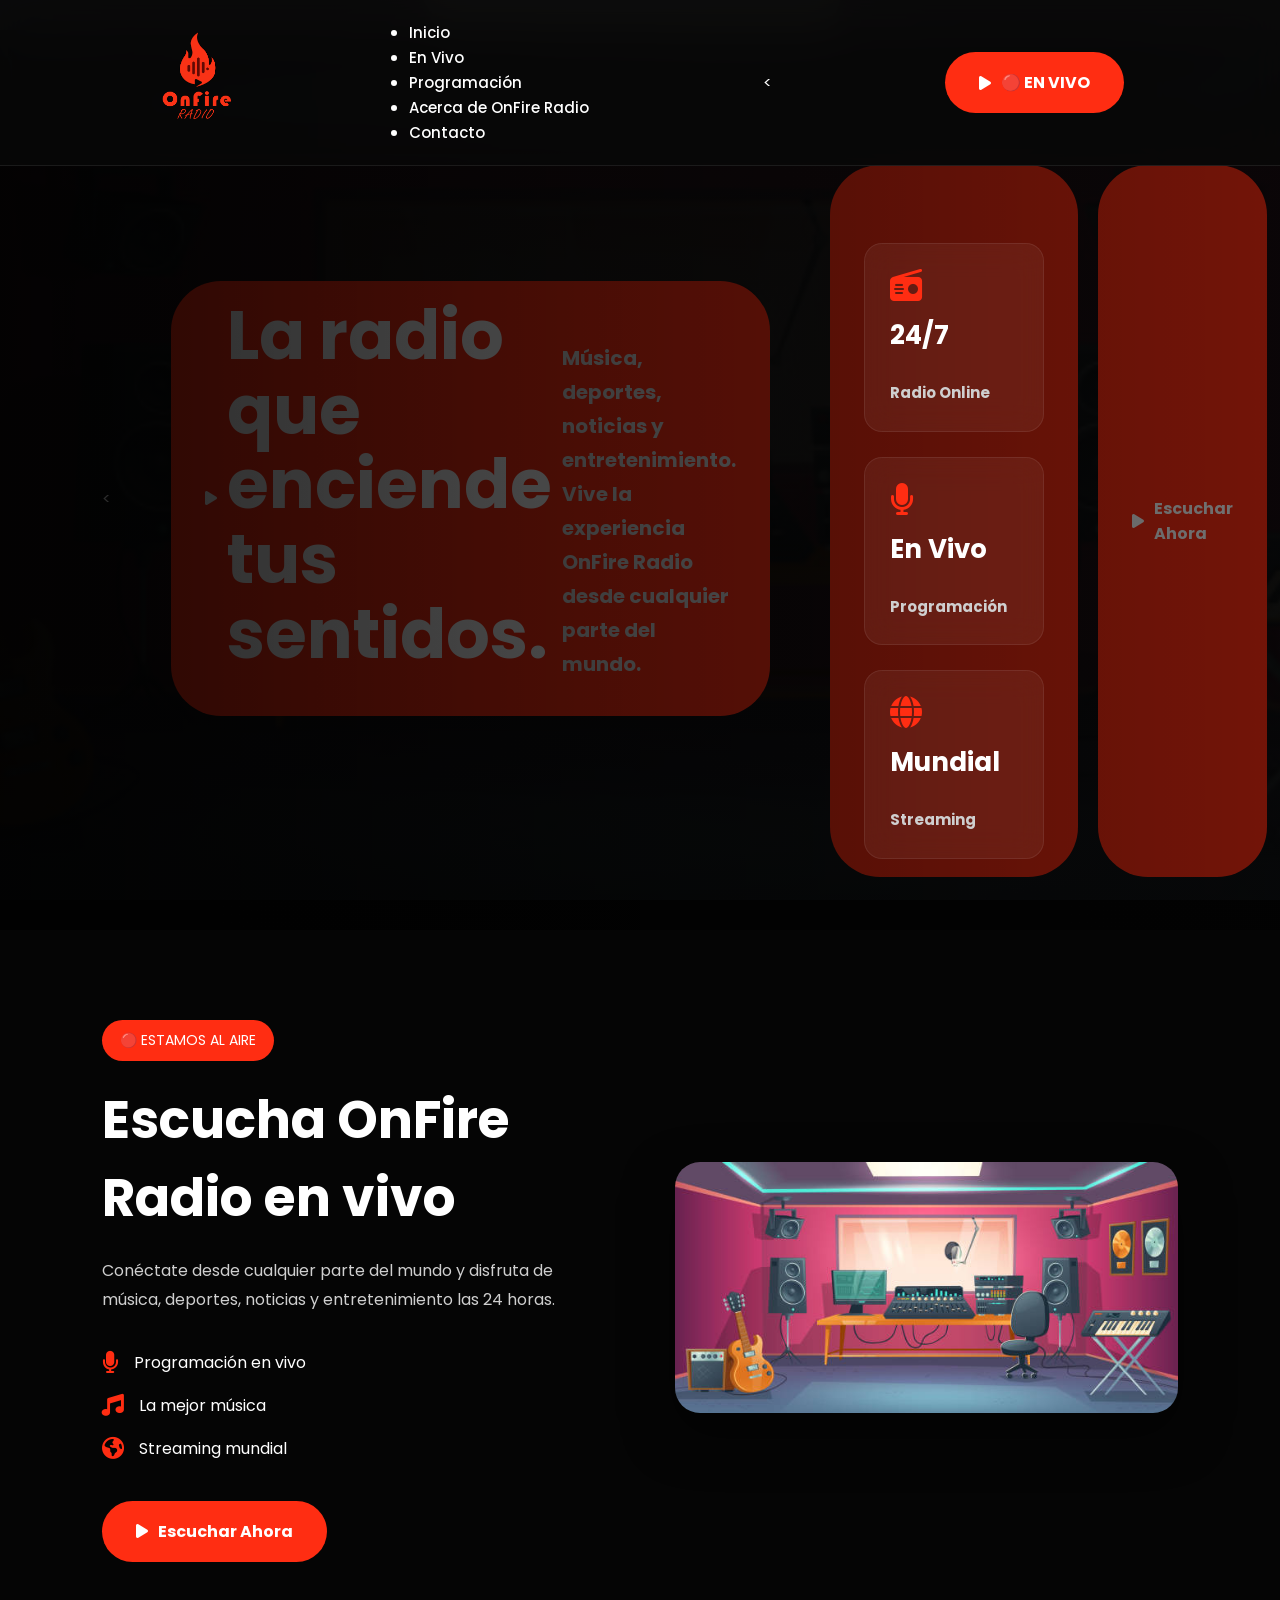
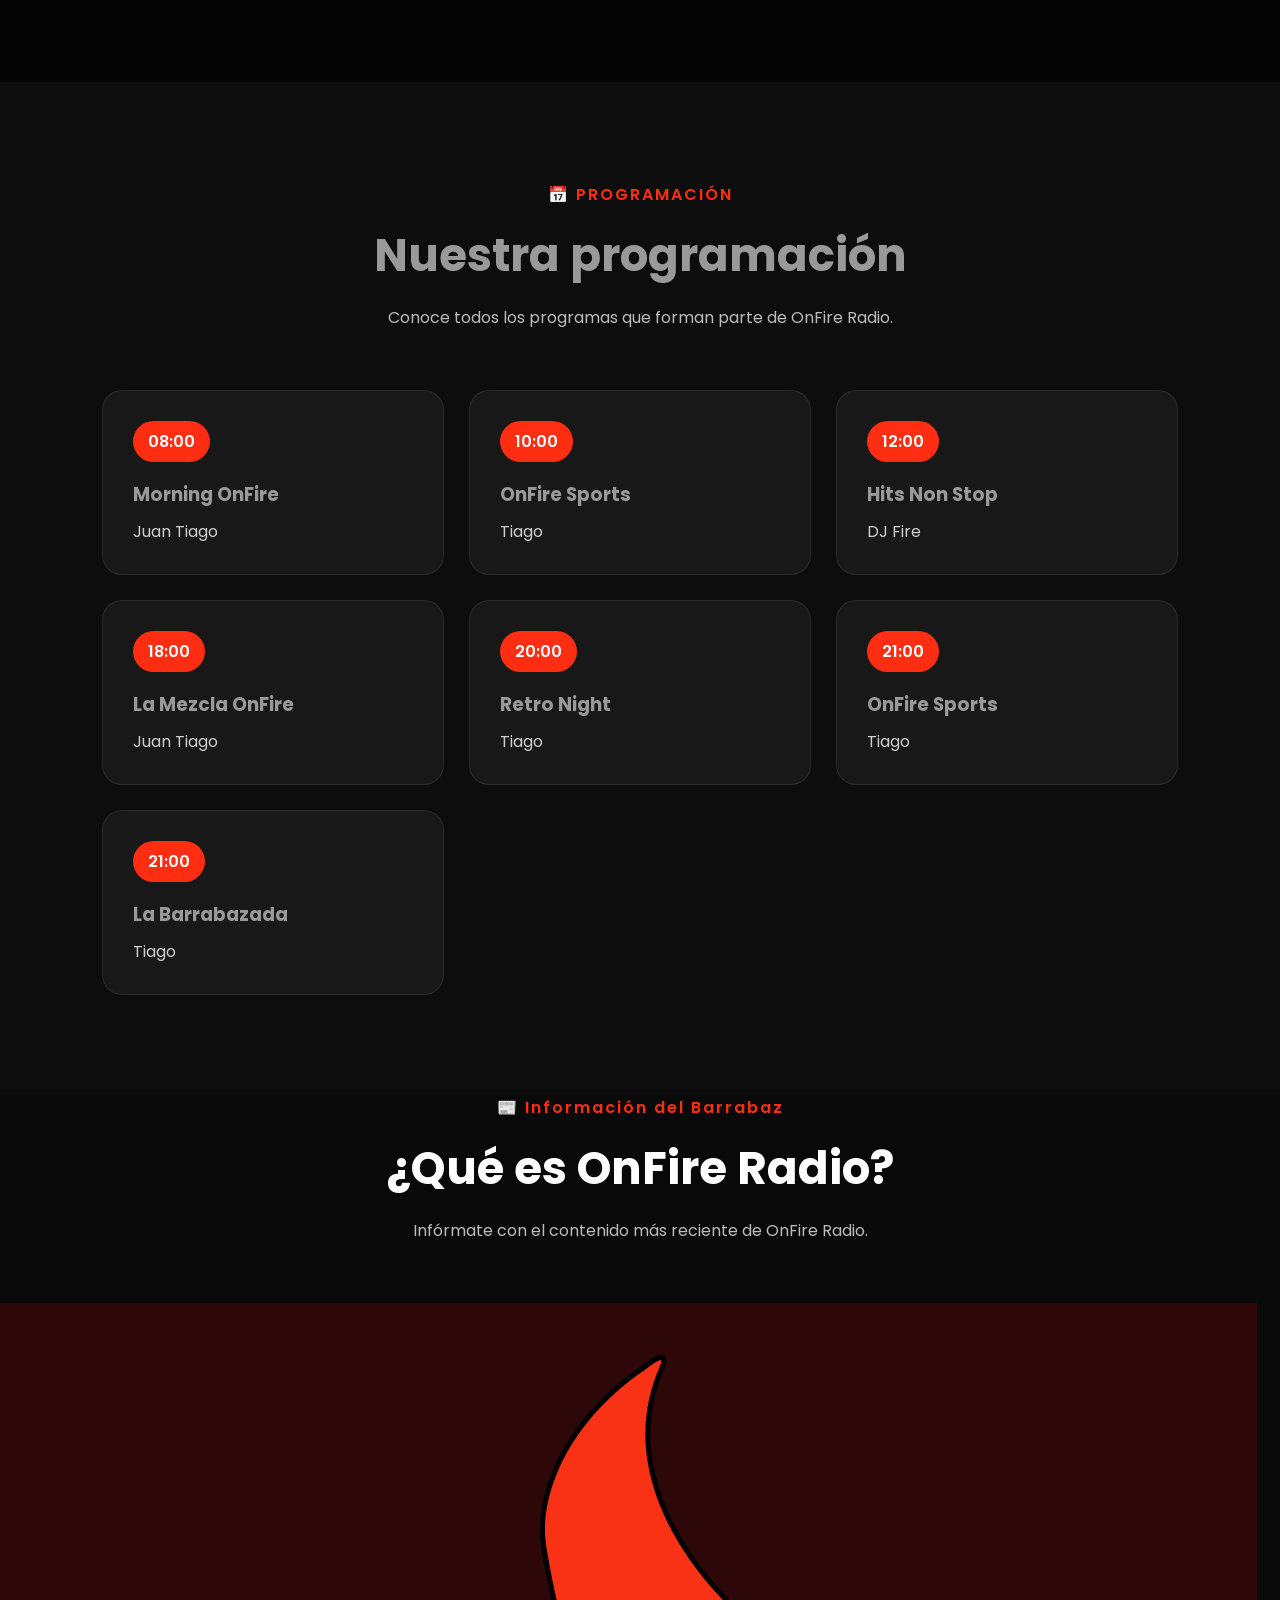
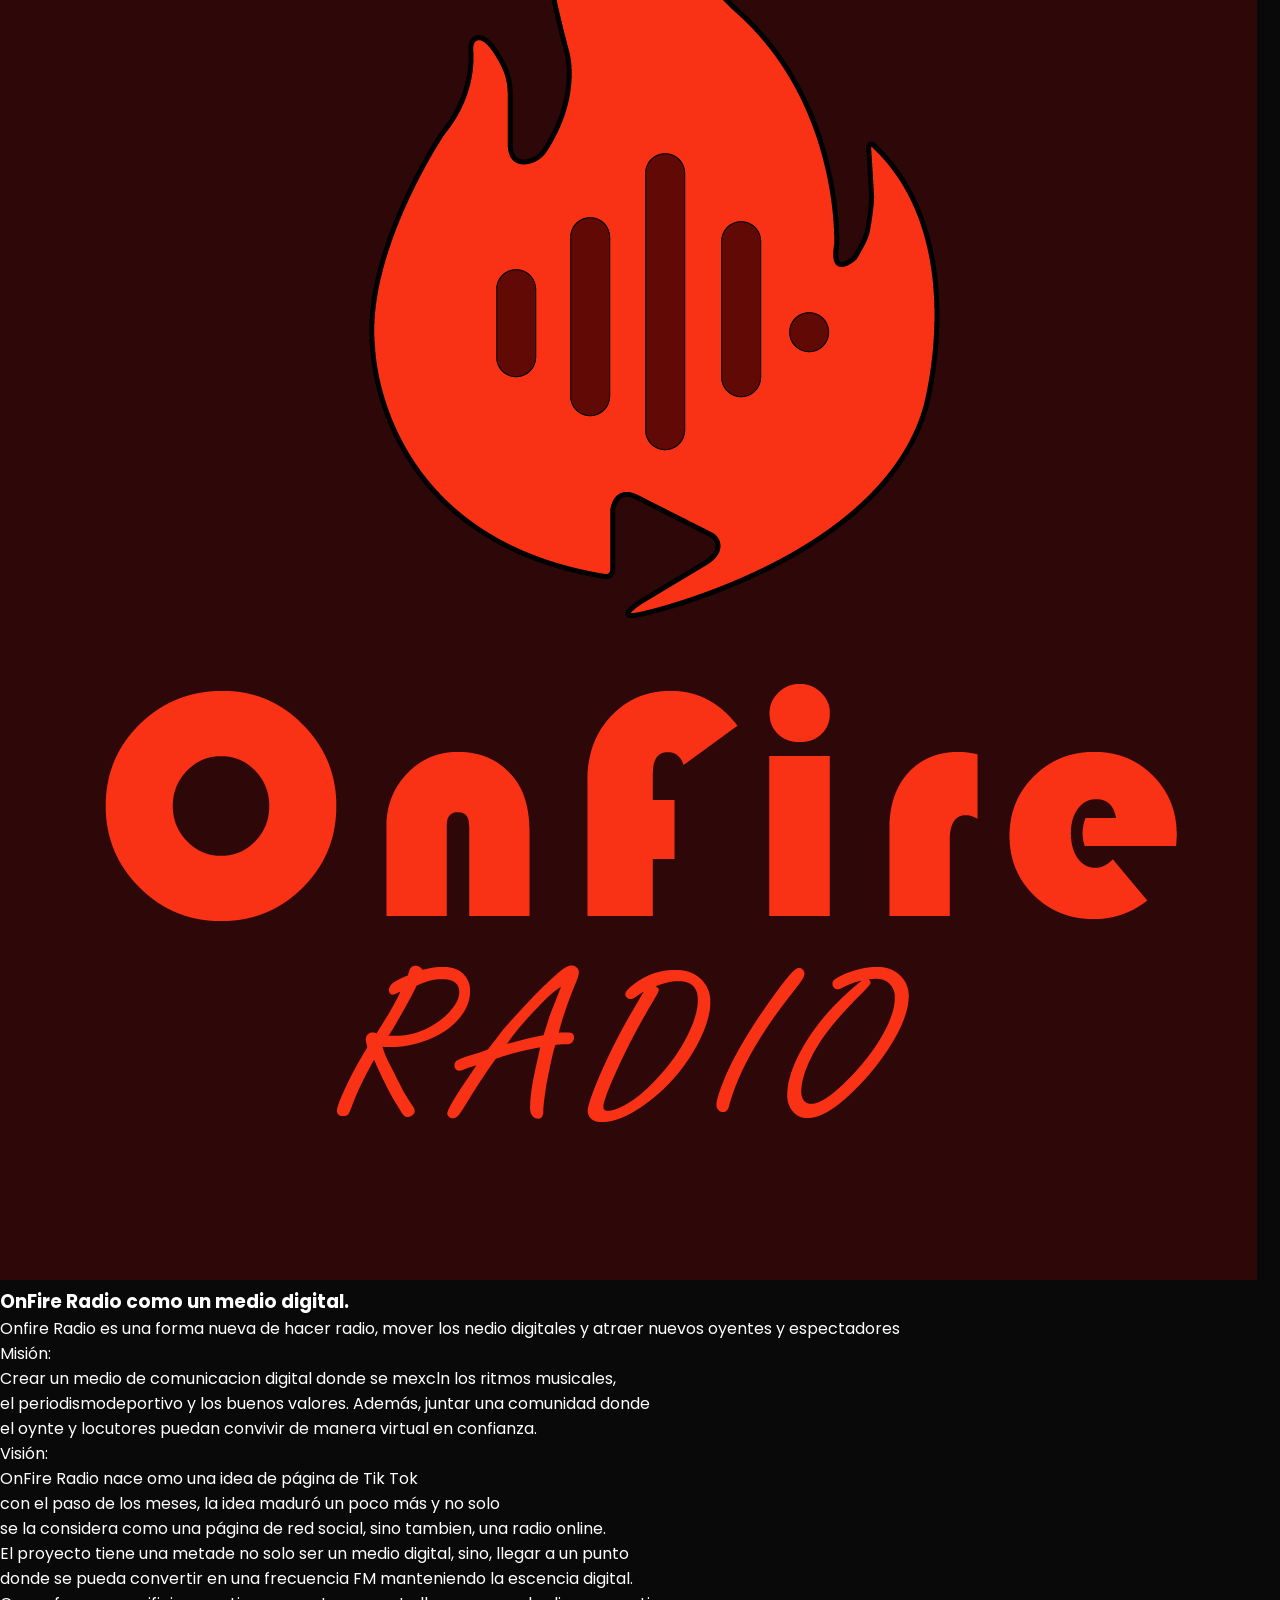
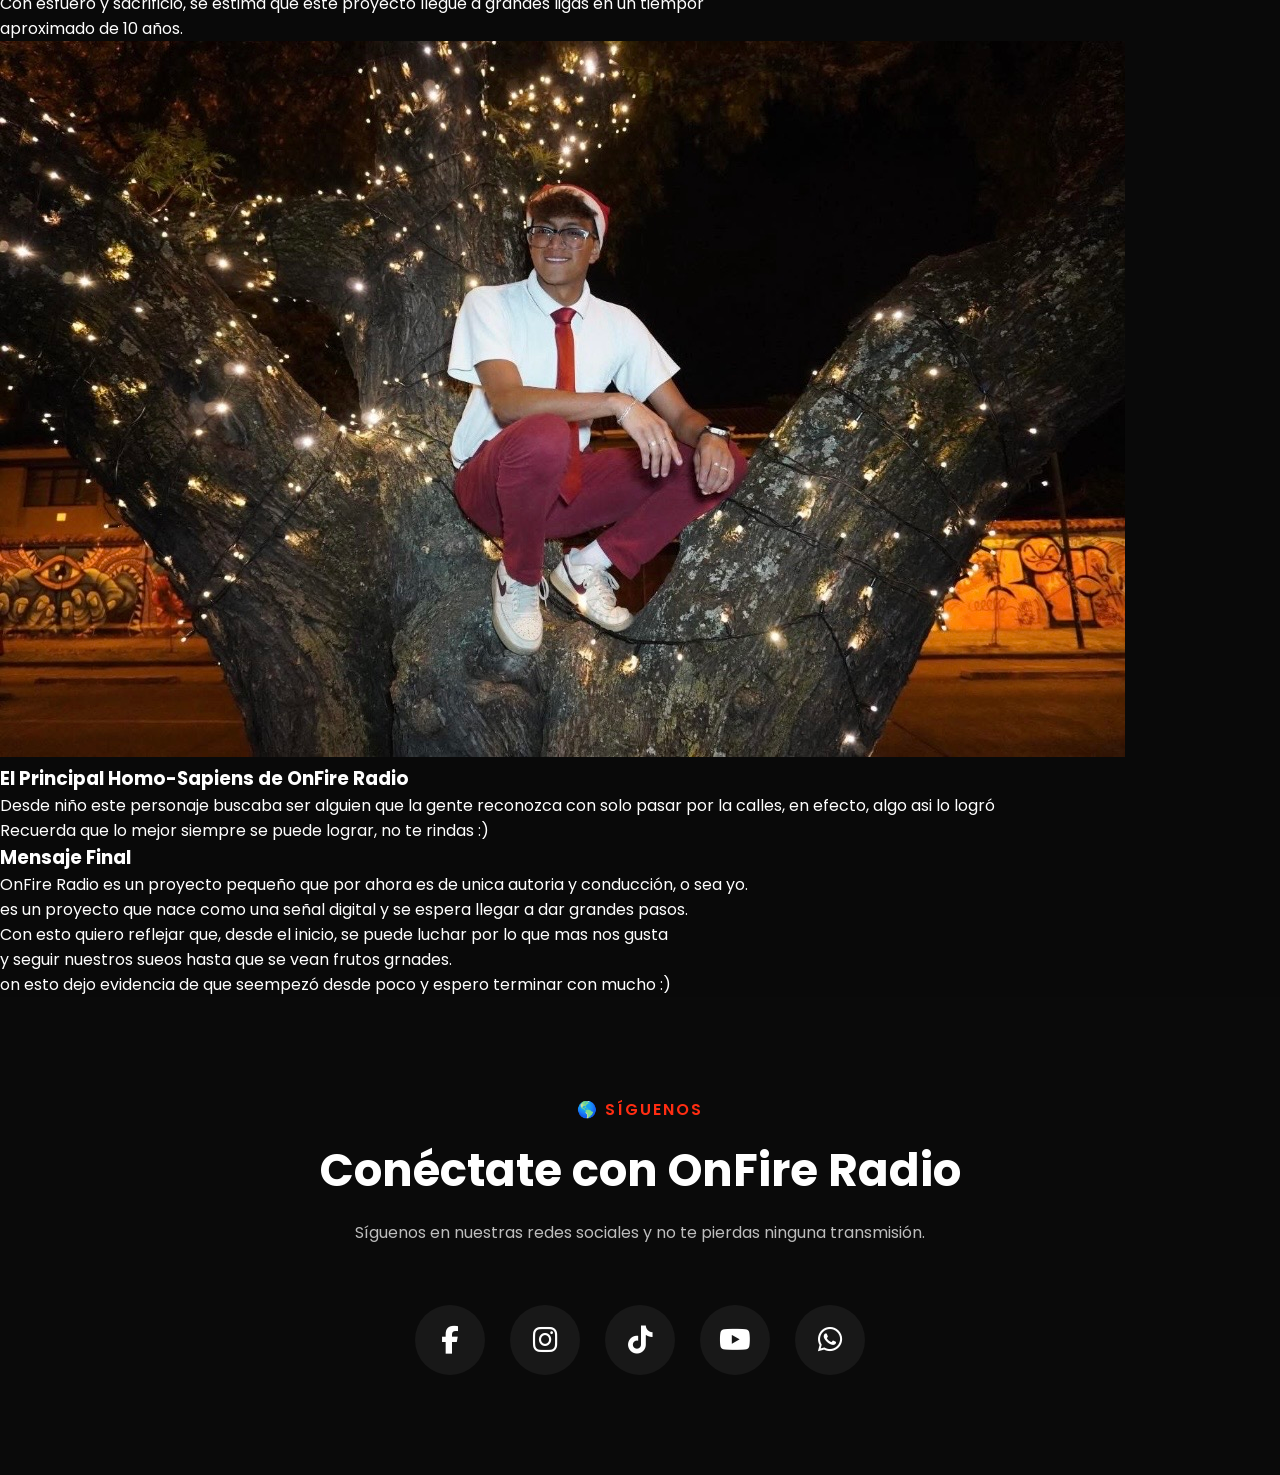
==== index.html @ bf092615 "Add files via upload" ====
<!DOCTYPE html>
<html lang="es">

<head>

    <meta charset="UTF-8">

    <meta name="viewport" content="width=device-width, initial-scale=1.0">

    <title>OnFire Radio | La radio que enciende tus sentidos</title>

    <meta name="description"
        content="OnFire Radio - Música, información, deportes y entretenimiento en un solo lugar.">

    <!-- Google Fonts -->

    <link rel="preconnect" href="https://fonts.googleapis.com">

    <link rel="preconnect" href="https://fonts.gstatic.com" crossorigin>

    <link href="https://fonts.googleapis.com/css2?family=Poppins:wght@300;400;500;600;700;800&display=swap"
        rel="stylesheet">

    <!-- Font Awesome -->

    <link rel="stylesheet"
        href="https://cdnjs.cloudflare.com/ajax/libs/font-awesome/6.7.2/css/all.min.css">

    <!-- CSS -->

    <link rel="stylesheet" href="css/style.css">

</head>

<body>

    <!--================ HEADER =================-->

    <header class="header">

    <div class="container">

        <a href="#" class="logo">

            <img src="img/logo.png" alt="OnFire Radio">

        </a>
            </nav>

        <ul class="navbar">
    <li><a href="#inicio">Inicio</a></li>
    <li><a href="#envivo">En Vivo</a></li>
    <li><a href="#programacion">Programación</a></li>
    <li><a href="#noticias">Acerca de OnFire Radio</a></li>
    <li><a href="#contacto">Contacto</a></li>
</ul>

        </nav>

        <<a href="https://www.tiktok.com/@juan_tiago_" target="_blank" class="listen-btn">

    <i class="fa-solid fa-play"></i>

            🔴 EN VIVO

        </a>

    </div>

</header>
<!--=========================================
 HERO
==========================================-->

<section id="inicio" class="hero">

    <div class="hero-overlay"></div>

    <div class="hero-container">

        <<a href="https://www.tiktok.com/@juan_tiago_" target="_blank" class="listen-btn">

    <i class="fa-solid fa-play"></i>
              
            </span>

            <h1>

                La radio que enciende tus sentidos.</span>

            </h1>

            <p>

                Música, deportes, noticias y entretenimiento.
                Vive la experiencia OnFire Radio desde cualquier parte del mundo.

            </p>

            <div class="hero-buttons">
                <div class="hero-stats">

    <div class="stat-card">

        <i class="fa-solid fa-radio"></i>

        <h3>24/7</h3>

        <p>Radio Online</p>

    </div>

    <div class="stat-card">

        <i class="fa-solid fa-microphone"></i>

        <h3>En Vivo</h3>

        <p>Programación</p>

    </div>

    <div class="stat-card">

        <i class="fa-solid fa-globe"></i>

        <h3>Mundial</h3>

        <p>Streaming</p>

    </div>

</div>

                <a href="https://www.tiktok.com/@juan_tiago_" target="_blank" class="listen-btn">

    <i class="fa-solid fa-play"></i>

    Escuchar Ahora

</a>

                    Escuchar Ahora

                </a>

                <a href="https://www.tiktok.com/@juan_tiago_" target="_blank" class="btn-outline">

    <i class="fa-brands fa-tiktok"></i>

    TikTok Live

</a>

    TikTok Live

</a>

                </a>

            </div>

        </div>

        <div class="hero-right">

            <img src="img/logo.png" alt="OnFire Radio">

        </div>

    </div>

</section>
<!--=========================================
 EN VIVO
==========================================-->

<section id="envivo" class="live-section">

    <div class="live-container">

        <div class="live-info">

            <span class="section-tag">
                🔴 ESTAMOS AL AIRE
            </span>

            <h2>Escucha OnFire Radio en vivo</h2>

            <p>

                Conéctate desde cualquier parte del mundo y disfruta de
                música, deportes, noticias y entretenimiento las 24 horas.

            </p>

            <div class="live-features">

                <div>

                    <i class="fa-solid fa-microphone"></i>

                    <span>Programación en vivo</span>

                </div>

                <div>

                    <i class="fa-solid fa-music"></i>

                    <span>La mejor música</span>

                </div>

                <div>

                    <i class="fa-solid fa-earth-americas"></i>

                    <span>Streaming mundial</span>

                </div>

            </div>

            <a href="#" class="listen-btn">

                <i class="fa-solid fa-play"></i>

                Escuchar Ahora

            </a>

        </div>

        <div class="live-image">

            <img src="img/studio.jpg" alt="Estudio OnFire Radio">

        </div>

    </div>

</section>

<!--=========================================
PROGRAMACIÓN
==========================================-->

<section id="programacion" class="schedule">

    <div class="section-title">

        <span>📅 PROGRAMACIÓN</span>

        <h2>Nuestra programación</h2>

        <p>Conoce todos los programas que forman parte de OnFire Radio.</p>

    </div>

    <div class="schedule-grid">

        <div class="schedule-card">
            <span class="hour">08:00</span>
            <h3>Morning OnFire</h3>
            <p>Juan Tiago</p>
        </div>

        <div class="schedule-card">
            <span class="hour">10:00</span>
            <h3>OnFire Sports</h3>
            <p>Tiago</p>
        </div>

        <div class="schedule-card">
            <span class="hour">12:00</span>
            <h3>Hits Non Stop</h3>
            <p>DJ Fire</p>
        </div>

    

        <div class="schedule-card">
            <span class="hour">18:00</span>
            <h3>La Mezcla OnFire</h3>
            <p>Juan Tiago</p>
        </div>

        <div class="schedule-card">
            <span class="hour">20:00</span>
            <h3>Retro Night</h3>
            <p>Tiago</p>
        </div>
        
        <div class="schedule-card">
            <span class="hour">21:00</span>
            <h3>OnFire Sports</h3>
            <p>Tiago</p>
        </div>

        <div class="schedule-card">
            <span class="hour">21:00</span>
            <h3>La Barrabazada
        
            </h3>
            <p>Tiago</p>
        </div>


    </div>

</section>
<!--=========================================
NOTICIAS
==========================================-->

<section id="noticias" class="news">

    <div class="section-title">

        <span>📰 Información del Barrabaz</span>

        <h2>¿Qué es OnFire Radio?</h2>

        <p>Infórmate con el contenido más reciente de OnFire Radio.</p>

    </div>

    <div class="news-grid">

        <article class="news-card">

            <img src="img/fotos1.jpg" alt="Noticia">

            <div class="news-content">

                <h3>OnFire Radio como un medio digital.</h3>

                <p>Onfire Radio es una forma nueva de hacer radio, mover los nedio digitales y atraer nuevos oyentes y espectadores<div class=""></div> 
                    <div class=""></div>Misión: <div class=""></div>
                    Crear un medio de comunicacion digital donde se mexcln los ritmos musicales,<div class=""></div> 
                    el periodismodeportivo y los buenos valores. Además, juntar una comunidad donde<div class=""></div> 
                    el oynte y locutores puedan convivir de manera virtual en confianza.</p> <div class=""></div>
                    <div class=""></div>
                    Visión: <div class=""></div>
                    OnFire Radio nace omo una idea de página de Tik Tok<div class=""></div>
                    con el paso de los meses, la idea maduró un poco más y no solo<div class=""></div>
                    se la considera como una página de red social, sino tambien, una radio online. <div class=""></div>
                    El proyecto tiene una metade no solo ser un medio digital, sino, llegar a un punto<div class=""></div>
                    donde se pueda convertir en una frecuencia FM manteniendo la escencia digital.<div class=""></div>
                    Con esfuero y sacrificio, se estima que este proyecto llegue a grandes ligas en un tiempor <div class=""></div>
                    aproximado de 10 años.

                

            </div>

        </article>

        <article class="news-card">

            <img src="img/fotos2.jpg" alt="Noticia">

            <div class="news-content">

                <h3>El Principal Homo-Sapiens de OnFire Radio</h3>

                <p>Desde niño este personaje buscaba ser alguien que la gente reconozca con solo pasar por la calles, en efecto, algo asi lo logró<div class=""></div>Recuerda que lo mejor siempre se puede lograr, no te rindas :)
                <div class=""></div> 
           
            </div>

        </article>
  <article class="news-card">
   
     <h3>Mensaje Final</h3>

        OnFire Radio es un proyecto pequeño que por ahora es de unica autoria y conducción, o sea yo.<div class=""></div>
    es un proyecto que nace como una señal digital y se espera llegar a dar grandes pasos.<div class=""></div>
Con esto quiero reflejar que, desde el inicio, se puede luchar por lo que mas nos gusta<div class=""></div> 
y seguir nuestros sueos hasta que se vean frutos grnades.<div class=""></div>
on esto dejo evidencia de que seempezó desde poco y espero terminar con mucho :)</p>
 </article>
    </div>

</section>
<!--=========================================
REDES SOCIALES
==========================================-->

<section id="contacto" class="social-section">

    <div class="section-title">

        <span>🌎 SÍGUENOS</span>

        <h2>Conéctate con OnFire Radio</h2>

        <p>Síguenos en nuestras redes sociales y no te pierdas ninguna transmisión.</p>

    </div>

    <div class="social-icons">

        <a href="https://www.facebook.com/Tiago.j.69" target="_blank" class="facebook">
            <i class="fa-brands fa-facebook-f"></i>
        </a>

        <a href="https://www.instagram.com/_tiago._.j/" target="_blank" class="instagram">
            <i class="fa-brands fa-instagram"></i>
        </a>

        <a href="https://www.tiktok.com/@juan_tiago_?_r=1&_t=ZS-9877uO692IC" target="_blank" class="tiktok">
            <i class="fa-brands fa-tiktok"></i>
        </a>

        <a href="https://www.youtube.com/@juantiago6034" target="_blank" class="youtube">
            <i class="fa-brands fa-youtube"></i>
        </a>

        <a href="https://wa.me/593985743833" target="_blank" class="whatsapp">
            <i class="fa-brands fa-whatsapp"></i>
        </a>

    </div>

</section>
---- css/style.css ----
/* =======================================
   ONFIRE RADIO 3.0
   Autor:Juan Tiago
======================================= */

*{
    margin:0;
    padding:0;
    box-sizing:border-box;
}

html{
    scroll-behavior:smooth;
}

body{

    font-family:'Poppins',sans-serif;

    background:#090909;

    color:white;

}

/*========================
HEADER
========================*/

.header{

    width:100%;

    display:flex;

    justify-content:space-between;

    align-items:center;

    padding:20px 8%;

    position:fixed;

    top:0;

    left:0;

    z-index:1000;

    background:rgba(0,0,0,.55);

    backdrop-filter:blur(18px);

    border-bottom:1px solid rgba(255,255,255,.08);

}

/*========================
LOGO
========================*/

./*========================
LOGO
========================*/

.logo h1{

    font: size 4000px;px;

    font-weight:800;

    color:white;

    letter-spacing:2px;

}

.logo h1 span{

    color:#d90429;

}

.fire{

    margin-right:8px;

}

.logo p{

    color:#d90429;

    margin-top:6px;

    font-size:13px;

    letter-spacing:1px;

}

/*========================
MENU
========================*/

.navbar ul{

    display:flex;

    gap:35px;

    list-style:none;

}

.navbar a{

    text-decoration:none;

    color:white;

    font-size:15px;

    font-weight:500;

    transition:.3s;

}

.navbar a:hover{

    color:#d90429;

}

/*========================
BOTON EN VIVO
========================*/

.live-btn{

    text-decoration:none;

    color:white;

    background:#d90429;

    padding:12px 22px;

    border-radius:40px;

    font-weight:600;

    transition:.4s;

}

.live-btn:hover{

    background:#ff1b44;

    transform:translateY(-3px);

    box-shadow:0 0 20px #d90429;

}
/*=========================================
HERO
=========================================*/

.hero{

    width:100%;

    height:100vh;

    background:url("../img/studio.jpg");

    background-size:cover;

    background-position:center;

    position:relative;

    display:flex;

    justify-content:center;

    align-items:center;

}

.hero-overlay{

    position:absolute;

    width:100%;

    height:100%;

    background:linear-gradient(to right,
    rgba(0,0,0,.85),
    rgba(0,0,0,.55));

}

.hero-content{

    position:relative;

    z-index:2;

    width:85%;

    max-width:1200px;

}

.tag{

    background:#d90429;

    padding:8px 18px;

    border-radius:50px;

    display:inline-block;

    font-size:14px;

    margin-bottom:25px;

}

.hero h2{

    font-size:70px;

    line-height:1.1;

    max-width:700px;

}

.hero h2 span{

    color:#d90429;

}

.hero p{

    margin-top:25px;

    max-width:600px;

    font-size:20px;

    color:#dddddd;

}

.hero-buttons{

    margin-top:45px;

    display:flex;

    gap:20px;

}

.btn-red{

    background:#d90429;

    color:white;

    text-decoration:none;

    padding:18px 35px;

    border-radius:40px;

    font-weight:700;

}

.btn-dark{

    border:2px solid white;

    color:white;

    text-decoration:none;

    padding:18px 35px;

    border-radius:40px;

    font-weight:700;

}
.logo-img{

    height:8000px;

    width:auto;

    transition:.3s ease;

}

.logo-img:hover{

    transform:scale(1.05);

}
/*=====================================
CONTENEDOR
=====================================*/

.container{

    width:90%;

    max-width:1400px;

    margin:auto;

    display:flex;

    justify-content:space-between;

    align-items:center;

}

/*=====================================
HEADER NUEVO
=====================================*/

.header{

    position:fixed;

    width:100%;

    top:0;

    left:0;

    z-index:9999;

    background:rgba(8,8,8,.75);

    backdrop-filter:blur(18px);

    border-bottom:1px solid rgba(255,255,255,.08);

}

.logo img{

    height:100px;

    transition:.4s;

}

.logo img:hover{

    transform:scale(1.05);

}

.navbar ul{

    display:flex;

    list-style:none;

    gap:28px;

}

.navbar a{

    color:white;

    text-decoration:none;

    font-weight:500;

    transition:.3s;

}

.navbar a:hover{

    color:#ff2d12;

}

.live-btn{

    background:#ff2d12;

    color:white;

    text-decoration:none;

    padding:14px 26px;

    border-radius:50px;

    font-weight:700;

    transition:.3s;

}

.live-btn:hover{

    transform:translateY(-4px);

    box-shadow:0 0 25px #ff2d12;

}
/*=========================================
HERO
=========================================*/

.hero{

    min-height:100vh;

    background:linear-gradient(rgba(8,8,8,.92),rgba(8,8,8,.92)),
    url("../img/studio.jpg");

    background-size:cover;

    background-position:center;

    display:flex;

    align-items:center;

    padding:120px 8% 60px;

}

.hero-container{

    width:100%;

    max-width:1400px;

    margin:auto;

    display:flex;

    justify-content:space-between;

    align-items:center;

    gap:60px;

}

.hero-left{

    flex:1;

}

.hero-right{

    flex:1;

    text-align:center;

}

.hero-right img{

    width:100%;

    max-width:430px;

    animation:flotar 4s ease-in-out infinite;

}

.live-tag{

    display:inline-block;

    background:#ff2d12;

    padding:10px 20px;

    border-radius:50px;

    font-size:14px;

    margin-bottom:25px;

}

.hero h1{

    font-size:68px;

    line-height:1.1;

    margin-bottom:25px;

}

.hero h1 span{

    color:#ff2d12;

}

.hero p{

    max-width:620px;

    color:#d8d8d8;

    font-size:20px;

    line-height:1.7;

}

.hero-buttons{

    margin-top:45px;

    display:flex;

    gap:20px;

}

.btn-red{

    background:#ff2d12;

    color:white;

    text-decoration:none;

    padding:18px 34px;

    border-radius:50px;

    font-weight:700;

    transition:.3s;

}

.btn-red:hover{

    transform:translateY(-4px);

    box-shadow:0 0 30px #ff2d12;

}

.btn-outline{

    border:2px solid white;

    color:white;

    text-decoration:none;

    padding:18px 34px;

    border-radius:50px;

    transition:.3s;

}

.btn-outline:hover{

    background:white;

    color:black;

}

@keyframes flotar{

    0%{

        transform:translateY(0px);

    }

    50%{

        transform:translateY(-15px);

    }

    100%{

        transform:translateY(0px);

    }

}
/*===========================
HEADER SCROLL
===========================*/


/*=========================================
ESTADÍSTICAS
=========================================*/

.hero-stats{

    display:flex;

    gap:25px;

    margin-top:60px;

    flex-wrap:wrap;

}

.stat-card{

    background:rgba(255,255,255,.05);

    backdrop-filter:blur(15px);

    border:1px solid rgba(255,255,255,.08);

    border-radius:18px;

    padding:25px;

    width:180px;

    transition:.35s;

}

.stat-card:hover{

    transform:translateY(-8px);

    border-color:#ff2d12;

}

.stat-card i{

    font-size:32px;

    color:#ff2d12;

    margin-bottom:15px;

}

.stat-card h3{

    font-size:26px;

    margin-bottom:8px;

}

.stat-card p{

    color:#cfcfcf;

    font-size:15px;

}
/*=========================================
SECCIÓN EN VIVO
=========================================*/

.live-section{

    padding:120px 8%;

    background:#050505;

}

.live-container{

    max-width:1400px;

    margin:auto;

    display:grid;

    grid-template-columns:1fr 1fr;

    gap:70px;

    align-items:center;

}

.section-tag{

    display:inline-block;

    background:#ff2d12;

    padding:10px 18px;

    border-radius:40px;

    font-size:14px;

    margin-bottom:20px;

}

.live-info h2{

    font-size:52px;

    margin-bottom:20px;

}

.live-info p{

    color:#cfcfcf;

    line-height:1.8;

    margin-bottom:35px;

}

.live-features{

    display:flex;

    flex-direction:column;

    gap:18px;

    margin-bottom:40px;

}

.live-features div{

    display:flex;

    align-items:center;

    gap:15px;

}

.live-features i{

    color:#ff2d12;

    font-size:22px;

}

.listen-btn{

    display:inline-flex;

    align-items:center;

    gap:10px;

    background:#ff2d12;

    color:white;

    text-decoration:none;

    padding:18px 34px;

    border-radius:50px;

    font-weight:700;

    transition:.35s;

}

.listen-btn:hover{

    transform:translateY(-5px);

    box-shadow:0 0 30px #ff2d12;

}

.live-image img{

    width:100%;

    border-radius:25px;

    box-shadow:0 20px 50px rgba(0,0,0,.5);

}
/*====================================
NOW PLAYING
====================================*/

.now-playing{

    padding:80px 8%;

    background:#111;

}

.now-container{

    max-width:1300px;

    margin:auto;

    display:flex;

    justify-content:space-between;

    align-items:center;

    background:#181818;

    border:1px solid rgba(255,255,255,.08);

    border-radius:25px;

    padding:45px;

    flex-wrap:wrap;

    gap:30px;

}

.onair{

    display:inline-block;

    background:#ff2d12;

    padding:8px 18px;

    border-radius:30px;

    margin-bottom:18px;

    font-size:14px;

}

.now-left h2{

    font-size:36px;

    margin-bottom:10px;

}

.now-left h3{

    font-size:28px;

    color:#ff2d12;

    margin-bottom:10px;

}

.now-left p{

    color:#cccccc;

    margin-bottom:12px;

}

.schedule{

    color:#999;

}

.listeners{

    font-size:20px;

    margin-bottom:25px;

    font-weight:600;

}

.listen-live{

    display:inline-block;

    background:#ff2d12;

    color:white;

    text-decoration:none;

    padding:16px 30px;

    border-radius:40px;

    font-weight:700;

    transition:.3s;

}

.listen-live:hover{

    transform:translateY(-4px);

    box-shadow:0 0 25px #ff2d12;

}
/*=====================================
EFECTOS BOTONES
=====================================*/

.btn-red,
.listen-live,
.live-btn{

    position:relative;
    overflow:hidden;

}

.btn-red::before,
.listen-live::before,
.live-btn::before{

    content:"";

    position:absolute;

    top:0;

    left:-120%;

    width:70%;

    height:100%;

    background:linear-gradient(
        120deg,
        transparent,
        rgba(255,255,255,.45),
        transparent
    );

    transition:.7s;

}

.btn-red:hover::before,
.listen-live:hover::before,
.live-btn:hover::before{

    left:130%;

}
/*=====================================
TICKER
=====================================*/


/*=========================================
PROGRAMACIÓN
=========================================*/

.schedule{

    padding:100px 8%;
    background:#0d0d0d;

}

.section-title{

    text-align:center;
    margin-bottom:60px;

}

.section-title span{

    color:#ff2d12;
    font-weight:600;
    letter-spacing:2px;

}

.section-title h2{

    font-size:45px;
    margin:15px 0;

}

.section-title p{

    color:#bdbdbd;

}

.schedule-grid{

    display:grid;
    grid-template-columns:repeat(auto-fit,minmax(280px,1fr));
    gap:25px;

}

.schedule-card{

    background:#181818;
    border-radius:20px;
    padding:30px;
    transition:.35s;
    border:1px solid rgba(255,255,255,.08);

}

.schedule-card:hover{

    transform:translateY(-8px);
    border-color:#ff2d12;

}

.hour{

    display:inline-block;
    background:#ff2d12;
    color:#fff;
    padding:8px 15px;
    border-radius:30px;
    margin-bottom:18px;
    font-weight:600;

}

.schedule-card h3{

    margin-bottom:10px;

}

.schedule-card p{

    color:#cfcfcf;

}
/*=========================================
REDES SOCIALES
=========================================*/

.social-section{

    padding:100px 8%;
    background:#0a0a0a;
    text-align:center;

}

.social-icons{

    display:flex;
    justify-content:center;
    gap:25px;
    margin-top:40px;
    flex-wrap:wrap;

}

.social-icons a{

    width:70px;
    height:70px;

    display:flex;
    justify-content:center;
    align-items:center;

    border-radius:50%;

    text-decoration:none;

    font-size:28px;

    color:white;

    background:#181818;

    transition:.35s;

}

.social-icons a:hover{

    transform:translateY(-8px) scale(1.08);

}

.facebook:hover{

    background:#1877F2;

}

.instagram:hover{

    background:#E1306C;

}

.tiktok:hover{

    background:#000000;
    border:2px solid #25F4EE;

}

.youtube:hover{

    background:#FF0000;

}

.whatsapp:hover{

    background:#25D366;

}
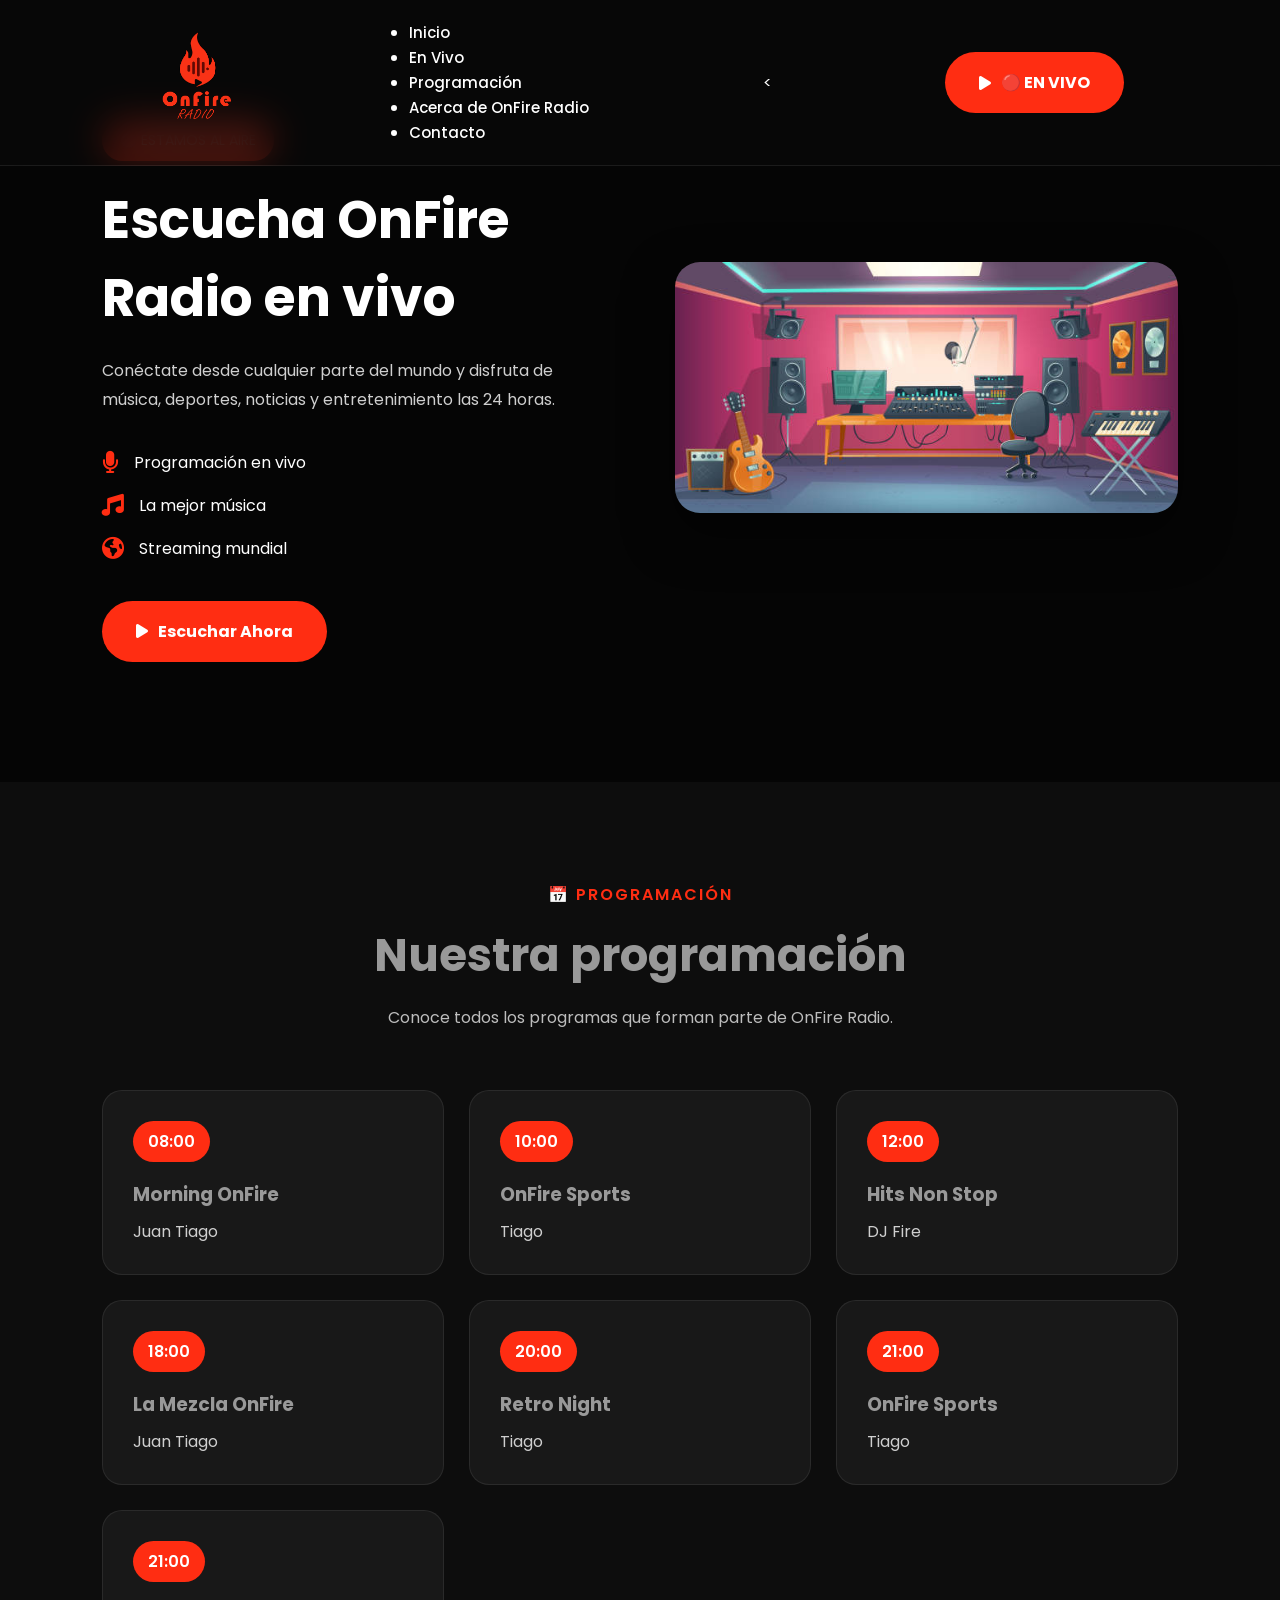
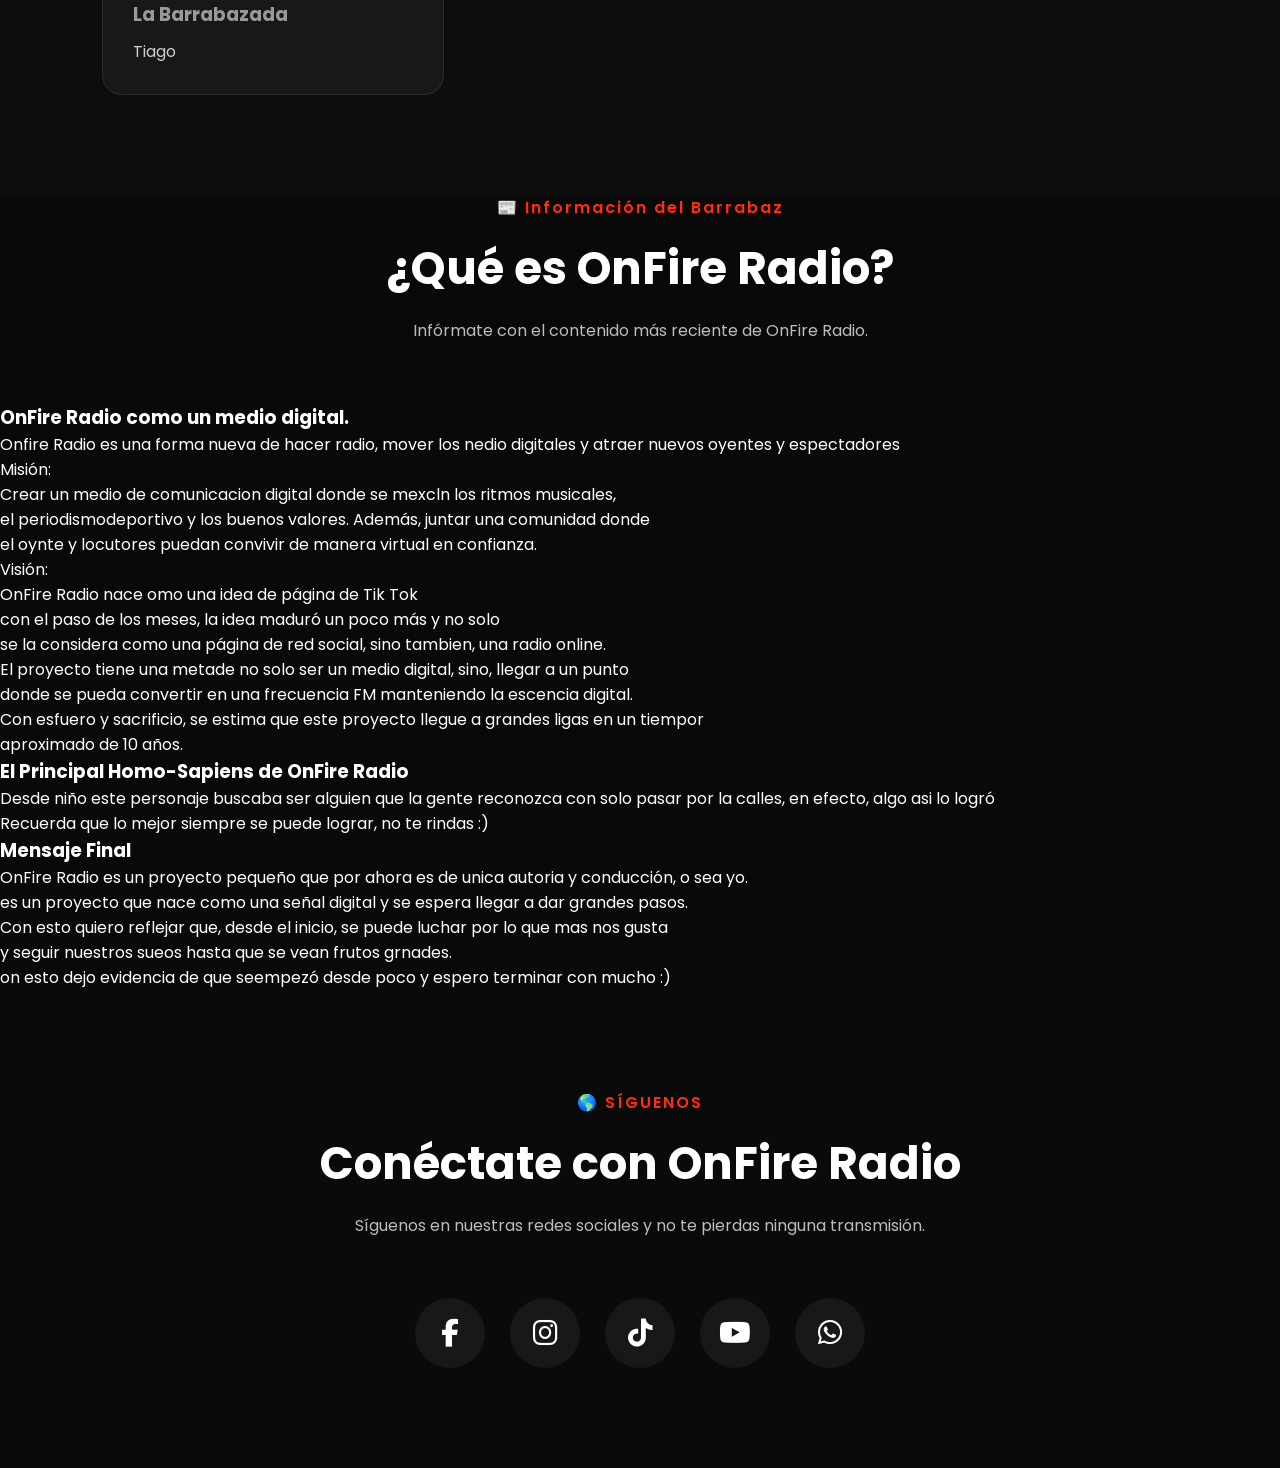
==== commit f07fee0e: "Add files via upload" ====
--- a/index.html
+++ b/index.html
@@ -72,105 +72,6 @@
  HERO
 ==========================================-->
 
-<section id="inicio" class="hero">
-
-    <div class="hero-overlay"></div>
-
-    <div class="hero-container">
-
-        <<a href="https://www.tiktok.com/@juan_tiago_" target="_blank" class="listen-btn">
-
-    <i class="fa-solid fa-play"></i>
-              
-            </span>
-
-            <h1>
-
-                La radio que enciende tus sentidos.</span>
-
-            </h1>
-
-            <p>
-
-                Música, deportes, noticias y entretenimiento.
-                Vive la experiencia OnFire Radio desde cualquier parte del mundo.
-
-            </p>
-
-            <div class="hero-buttons">
-                <div class="hero-stats">
-
-    <div class="stat-card">
-
-        <i class="fa-solid fa-radio"></i>
-
-        <h3>24/7</h3>
-
-        <p>Radio Online</p>
-
-    </div>
-
-    <div class="stat-card">
-
-        <i class="fa-solid fa-microphone"></i>
-
-        <h3>En Vivo</h3>
-
-        <p>Programación</p>
-
-    </div>
-
-    <div class="stat-card">
-
-        <i class="fa-solid fa-globe"></i>
-
-        <h3>Mundial</h3>
-
-        <p>Streaming</p>
-
-    </div>
-
-</div>
-
-                <a href="https://www.tiktok.com/@juan_tiago_" target="_blank" class="listen-btn">
-
-    <i class="fa-solid fa-play"></i>
-
-    Escuchar Ahora
-
-</a>
-
-                    Escuchar Ahora
-
-                </a>
-
-                <a href="https://www.tiktok.com/@juan_tiago_" target="_blank" class="btn-outline">
-
-    <i class="fa-brands fa-tiktok"></i>
-
-    TikTok Live
-
-</a>
-
-    TikTok Live
-
-</a>
-
-                </a>
-
-            </div>
-
-        </div>
-
-        <div class="hero-right">
-
-            <img src="img/logo.png" alt="OnFire Radio">
-
-        </div>
-
-    </div>
-
-</section>
 <!--=========================================
  EN VIVO
 ==========================================-->
@@ -330,7 +231,7 @@
 
         <article class="news-card">
 
-            <img src="img/fotos1.jpg" alt="Noticia">
+            
 
             <div class="news-content">
 
@@ -359,7 +260,7 @@
 
         <article class="news-card">
 
-            <img src="img/fotos2.jpg" alt="Noticia">
+          
 
             <div class="news-content">
 
--- a/css/style.css
+++ b/css/style.css
@@ -1165,3 +1165,133 @@
     background:#25D366;
 
 }
+/*=========================================
+RESPONSIVE - TABLETS
+=========================================*/
+
+@media (max-width: 992px){
+
+    .container{
+        width:95%;
+    }
+
+    .hero-container{
+        flex-direction:column;
+        text-align:center;
+        gap:50px;
+    }
+
+    .hero-left{
+        width:100%;
+    }
+
+    .hero-right{
+        width:100%;
+    }
+
+    .hero-right img{
+        max-width:350px;
+        width:100%;
+    }
+
+    .hero-stats{
+        justify-content:center;
+        flex-wrap:wrap;
+    }
+
+    .live-container{
+        flex-direction:column;
+        text-align:center;
+    }
+
+    .live-image img{
+        width:100%;
+        max-width:400px;
+    }
+
+}
+/*=========================================
+RESPONSIVE - CELULARES
+=========================================*/
+
+@media (max-width:768px){
+
+    .navbar{
+        display:none;
+    }
+
+    .hero h1{
+        font-size:40px;
+        line-height:50px;
+    }
+
+    .hero p{
+        font-size:17px;
+    }
+
+    .hero-buttons{
+        flex-direction:column;
+        gap:15px;
+    }
+
+    .btn-red,
+    .btn-outline{
+
+        width:100%;
+        justify-content:center;
+
+    }
+
+    .hero-stats{
+
+        display:grid;
+        grid-template-columns:1fr;
+        gap:20px;
+
+    }
+
+    .schedule-grid{
+
+        grid-template-columns:1fr;
+
+    }
+
+    .news-grid{
+
+        grid-template-columns:1fr;
+
+    }
+
+}
+/*=========================================
+RESPONSIVE - TELÉFONOS PEQUEÑOS
+=========================================*/
+
+@media (max-width:480px){
+
+    .hero{
+
+        padding:120px 20px 60px;
+
+    }
+
+    .hero h1{
+
+        font-size:32px;
+        line-height:42px;
+
+    }
+
+    .section-title h2{
+
+        font-size:30px;
+
+    }
+
+    .stat-card{
+
+        padding:20px;
+
+    }
+
+}
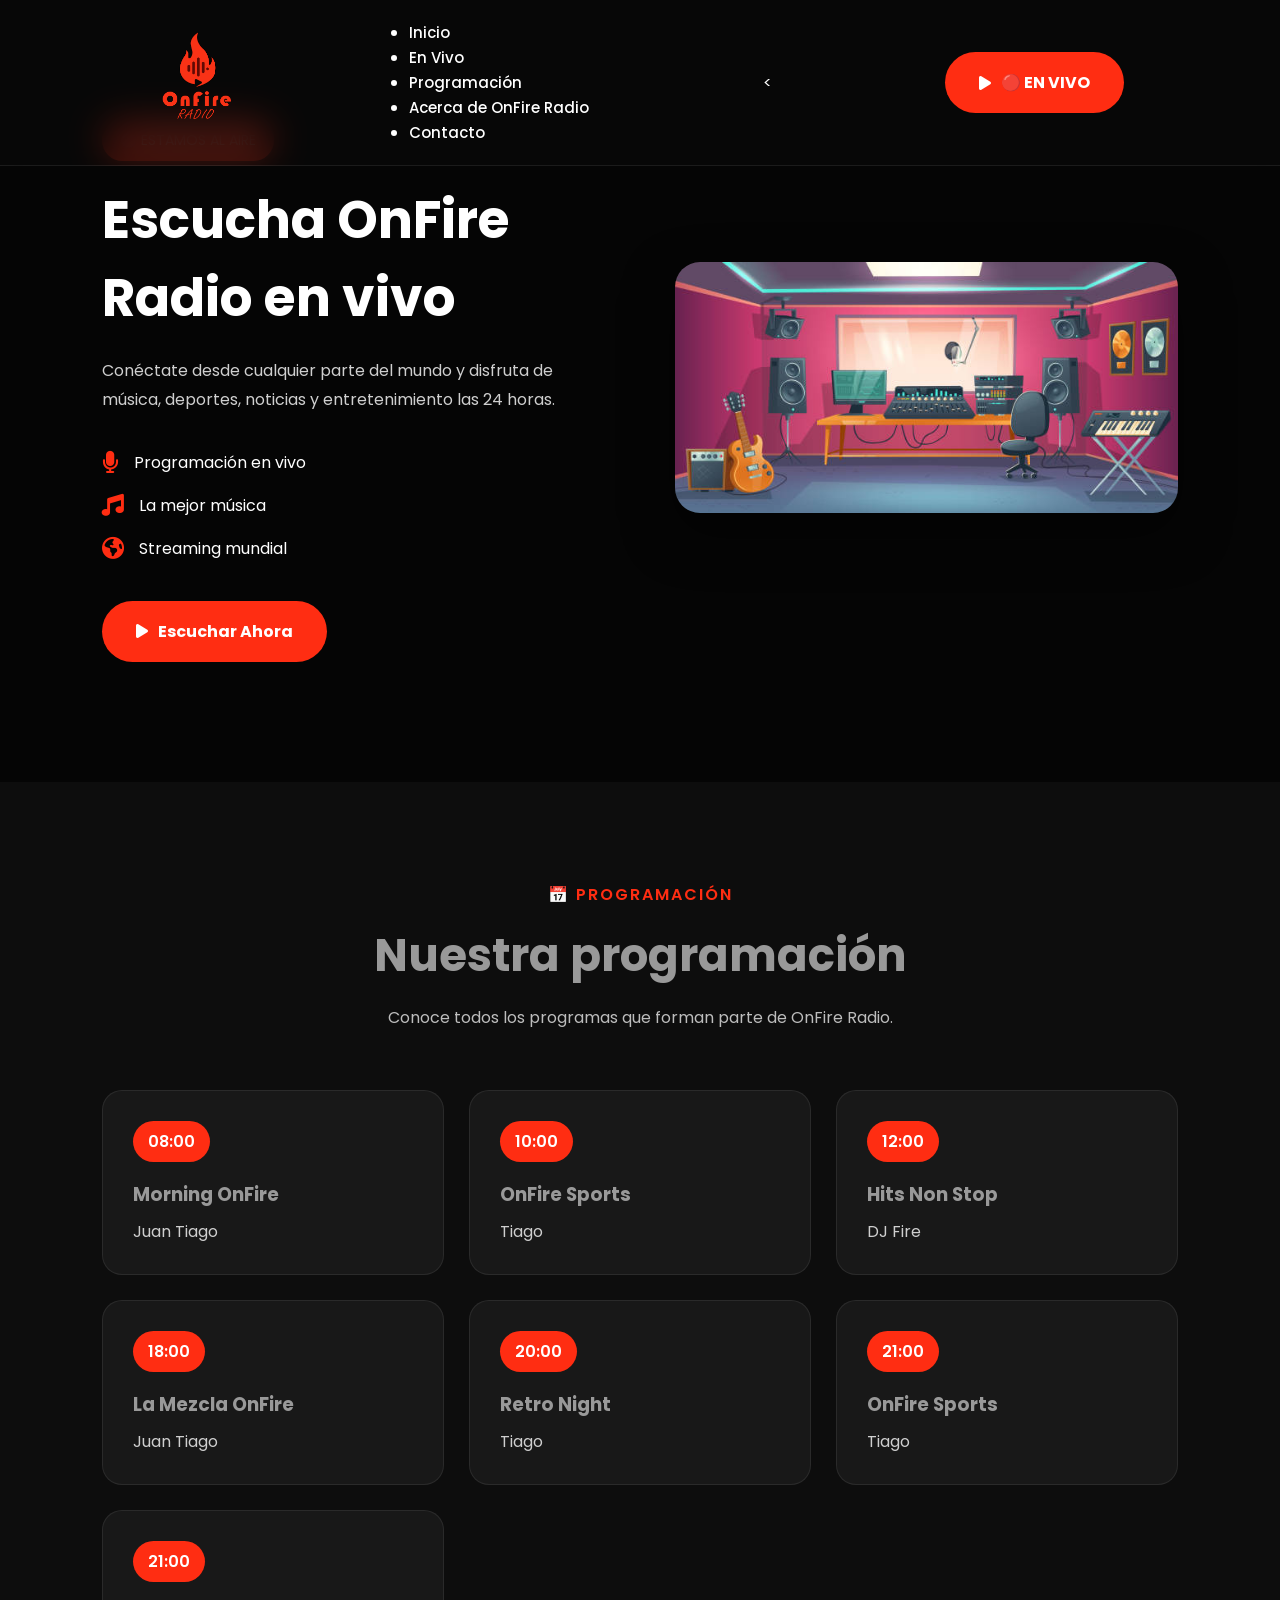
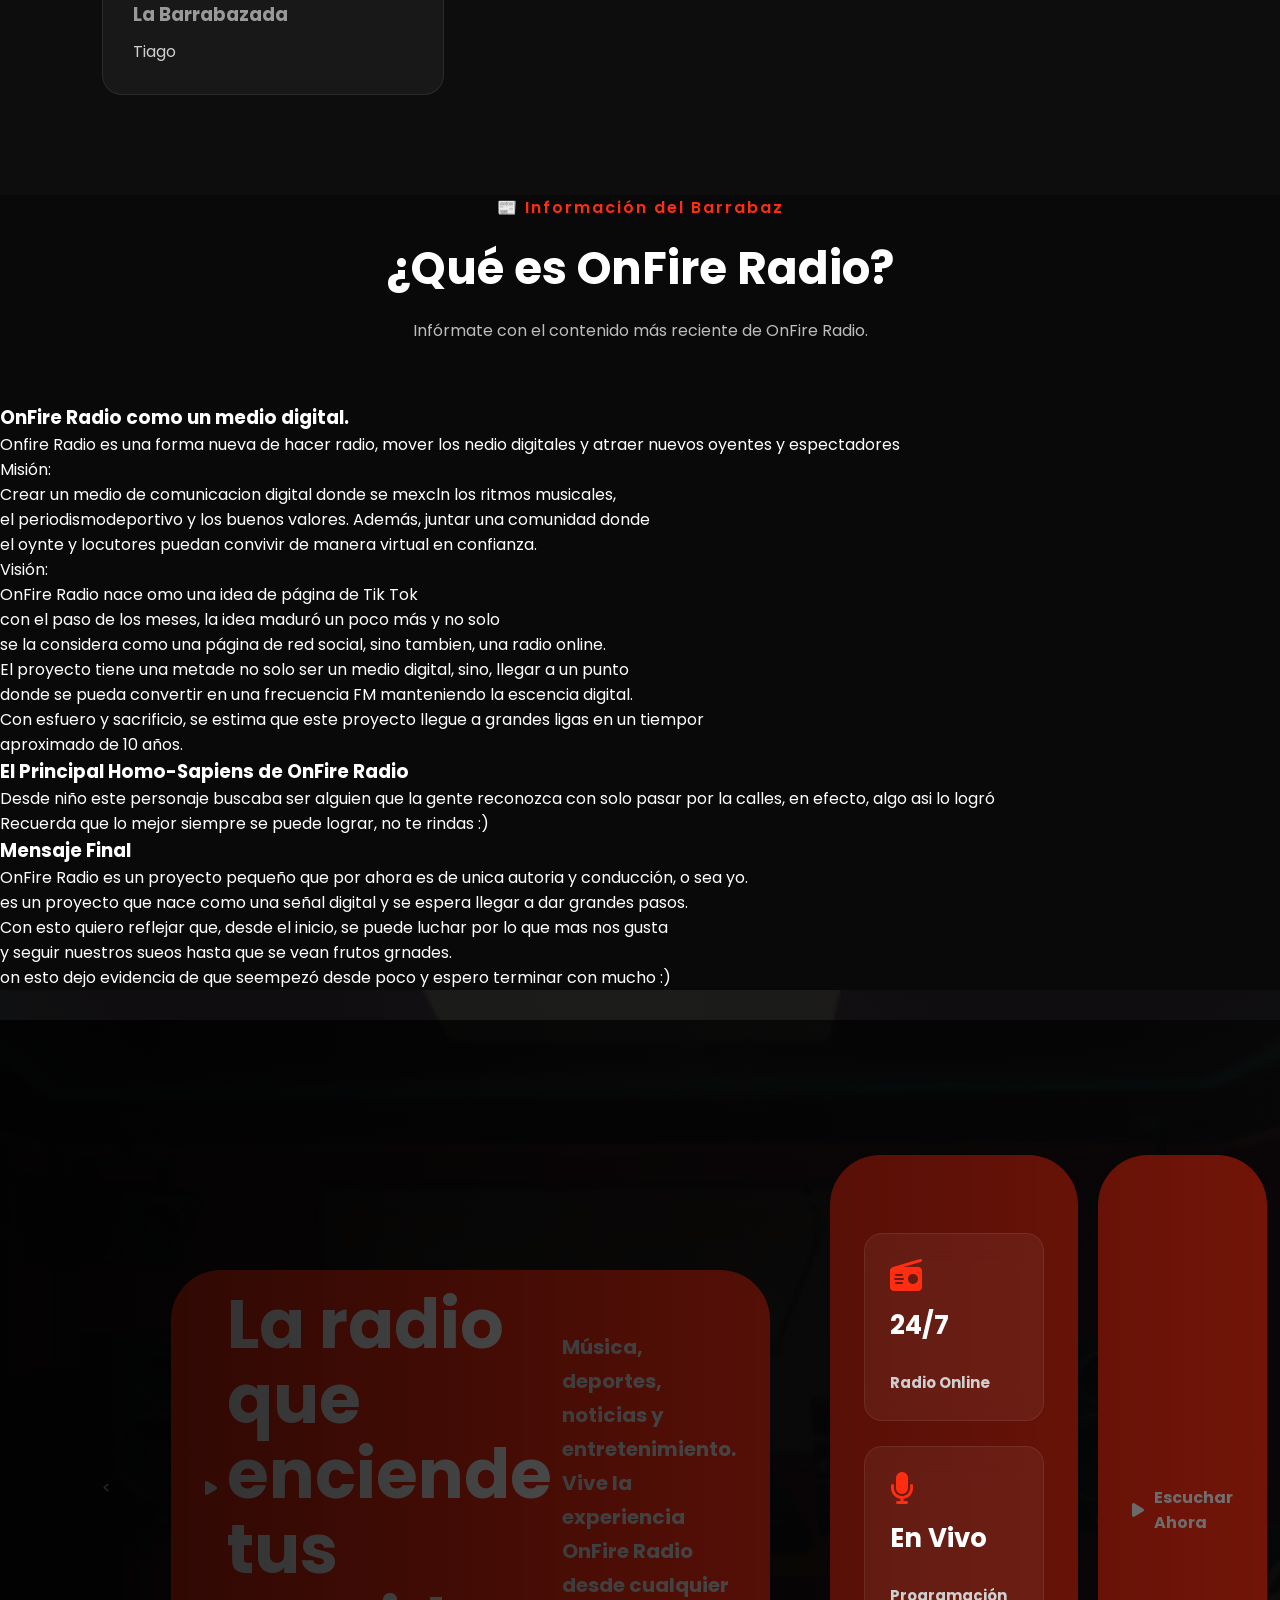
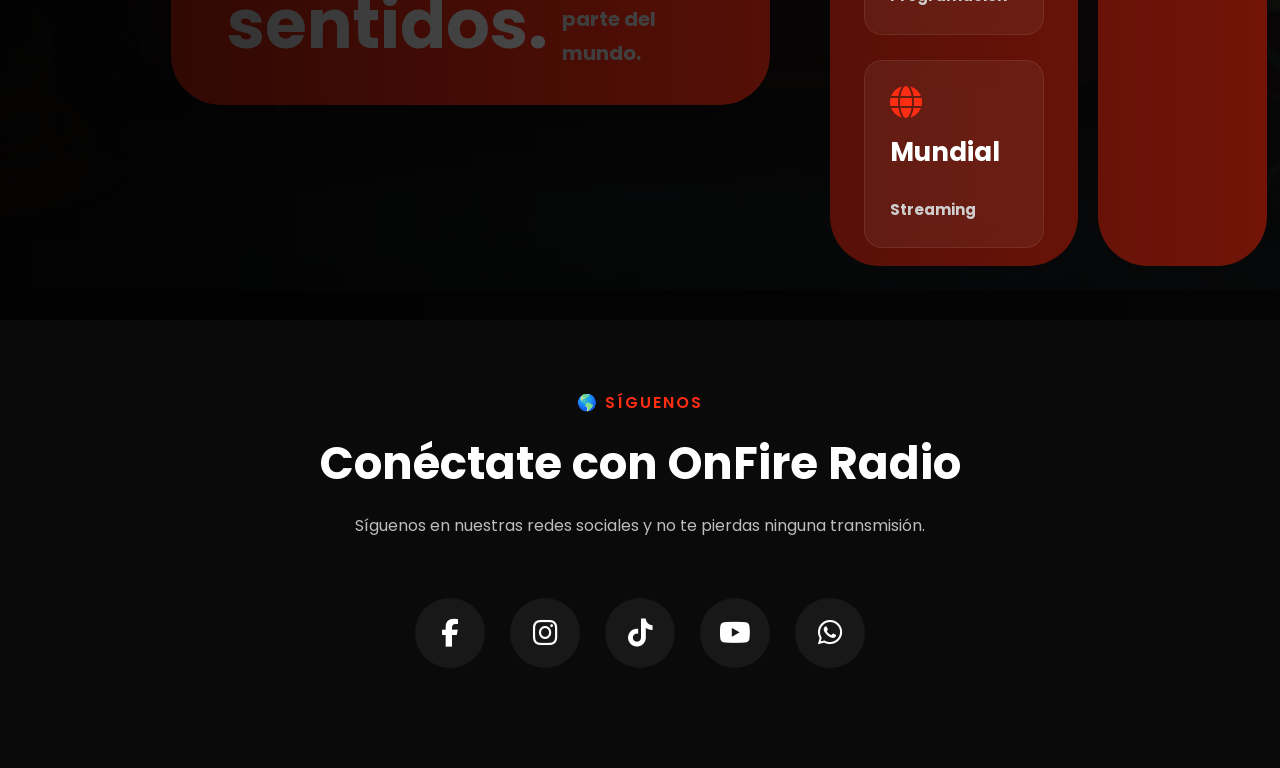
==== commit 19b93eba: "Add files via upload" ====
--- a/index.html
+++ b/index.html
@@ -285,6 +285,106 @@
     </div>
 
 </section>
+
+<section id="inicio" class="hero">
+
+    <div class="hero-overlay"></div>
+
+    <div class="hero-container">
+
+        <<a href="https://www.tiktok.com/@juan_tiago_" target="_blank" class="listen-btn">
+
+    <i class="fa-solid fa-play"></i>
+              
+            </span>
+
+            <h1>
+
+                La radio que enciende tus sentidos.</span>
+
+            </h1>
+
+            <p>
+
+                Música, deportes, noticias y entretenimiento.
+                Vive la experiencia OnFire Radio desde cualquier parte del mundo.
+
+            </p>
+
+            <div class="hero-buttons">
+                <div class="hero-stats">
+
+    <div class="stat-card">
+
+        <i class="fa-solid fa-radio"></i>
+
+        <h3>24/7</h3>
+
+        <p>Radio Online</p>
+
+    </div>
+
+    <div class="stat-card">
+
+        <i class="fa-solid fa-microphone"></i>
+
+        <h3>En Vivo</h3>
+
+        <p>Programación</p>
+
+    </div>
+
+    <div class="stat-card">
+
+        <i class="fa-solid fa-globe"></i>
+
+        <h3>Mundial</h3>
+
+        <p>Streaming</p>
+
+    </div>
+
+</div>
+
+                <a href="https://www.tiktok.com/@juan_tiago_" target="_blank" class="listen-btn">
+
+    <i class="fa-solid fa-play"></i>
+
+    Escuchar Ahora
+
+</a>
+
+                    Escuchar Ahora
+
+                </a>
+
+                <a href="https://www.tiktok.com/@juan_tiago_" target="_blank" class="btn-outline">
+
+    <i class="fa-brands fa-tiktok"></i>
+
+    TikTok Live
+
+</a>
+
+    TikTok Live
+
+</a>
+
+                </a>
+
+            </div>
+
+        </div>
+
+        <div class="hero-right">
+
+            <img src="img/logo.png" alt="OnFire Radio">
+
+        </div>
+
+    </div>
+
+</section>
 <!--=========================================
 REDES SOCIALES
 ==========================================-->
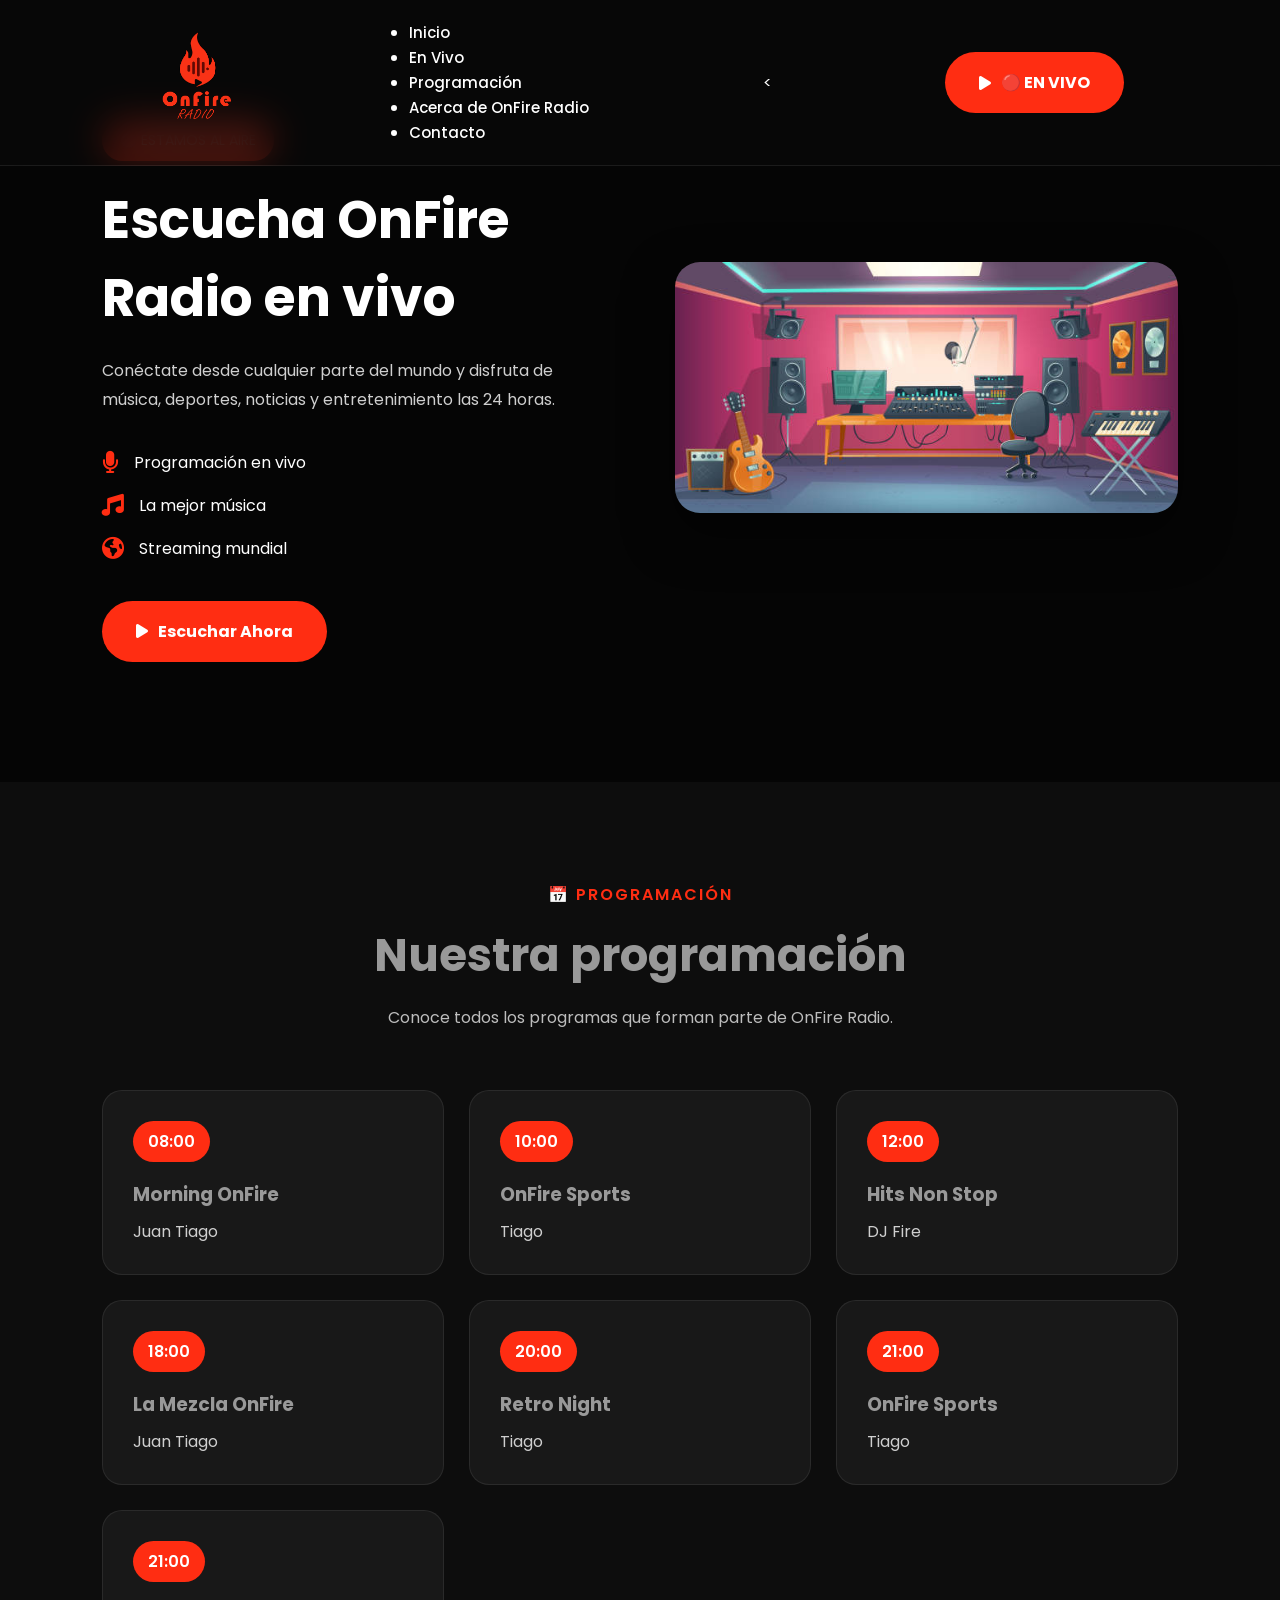
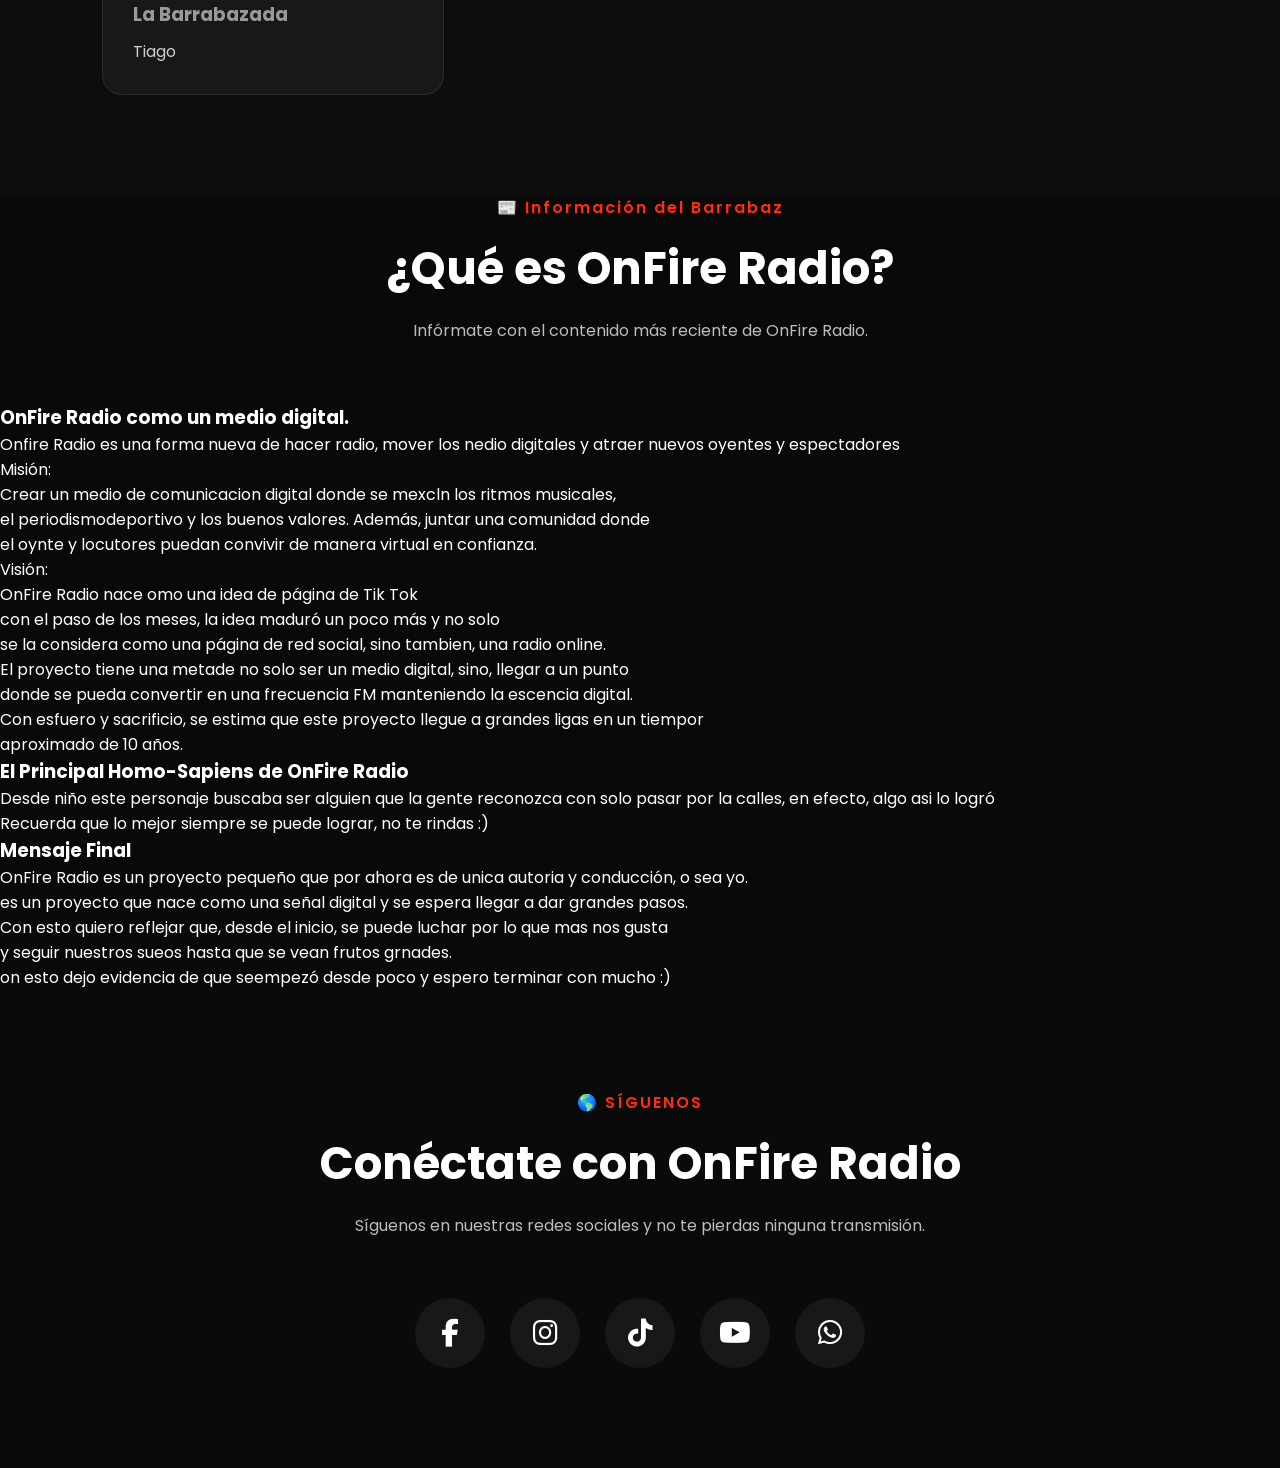
==== commit 160009af: "Add files via upload" ====
--- a/index.html
+++ b/index.html
@@ -286,105 +286,6 @@
 
 </section>
 
-<section id="inicio" class="hero">
-
-    <div class="hero-overlay"></div>
-
-    <div class="hero-container">
-
-        <<a href="https://www.tiktok.com/@juan_tiago_" target="_blank" class="listen-btn">
-
-    <i class="fa-solid fa-play"></i>
-              
-            </span>
-
-            <h1>
-
-                La radio que enciende tus sentidos.</span>
-
-            </h1>
-
-            <p>
-
-                Música, deportes, noticias y entretenimiento.
-                Vive la experiencia OnFire Radio desde cualquier parte del mundo.
-
-            </p>
-
-            <div class="hero-buttons">
-                <div class="hero-stats">
-
-    <div class="stat-card">
-
-        <i class="fa-solid fa-radio"></i>
-
-        <h3>24/7</h3>
-
-        <p>Radio Online</p>
-
-    </div>
-
-    <div class="stat-card">
-
-        <i class="fa-solid fa-microphone"></i>
-
-        <h3>En Vivo</h3>
-
-        <p>Programación</p>
-
-    </div>
-
-    <div class="stat-card">
-
-        <i class="fa-solid fa-globe"></i>
-
-        <h3>Mundial</h3>
-
-        <p>Streaming</p>
-
-    </div>
-
-</div>
-
-                <a href="https://www.tiktok.com/@juan_tiago_" target="_blank" class="listen-btn">
-
-    <i class="fa-solid fa-play"></i>
-
-    Escuchar Ahora
-
-</a>
-
-                    Escuchar Ahora
-
-                </a>
-
-                <a href="https://www.tiktok.com/@juan_tiago_" target="_blank" class="btn-outline">
-
-    <i class="fa-brands fa-tiktok"></i>
-
-    TikTok Live
-
-</a>
-
-    TikTok Live
-
-</a>
-
-                </a>
-
-            </div>
-
-        </div>
-
-        <div class="hero-right">
-
-            <img src="img/logo.png" alt="OnFire Radio">
-
-        </div>
-
-    </div>
-
-</section>
 <!--=========================================
 REDES SOCIALES
 ==========================================-->
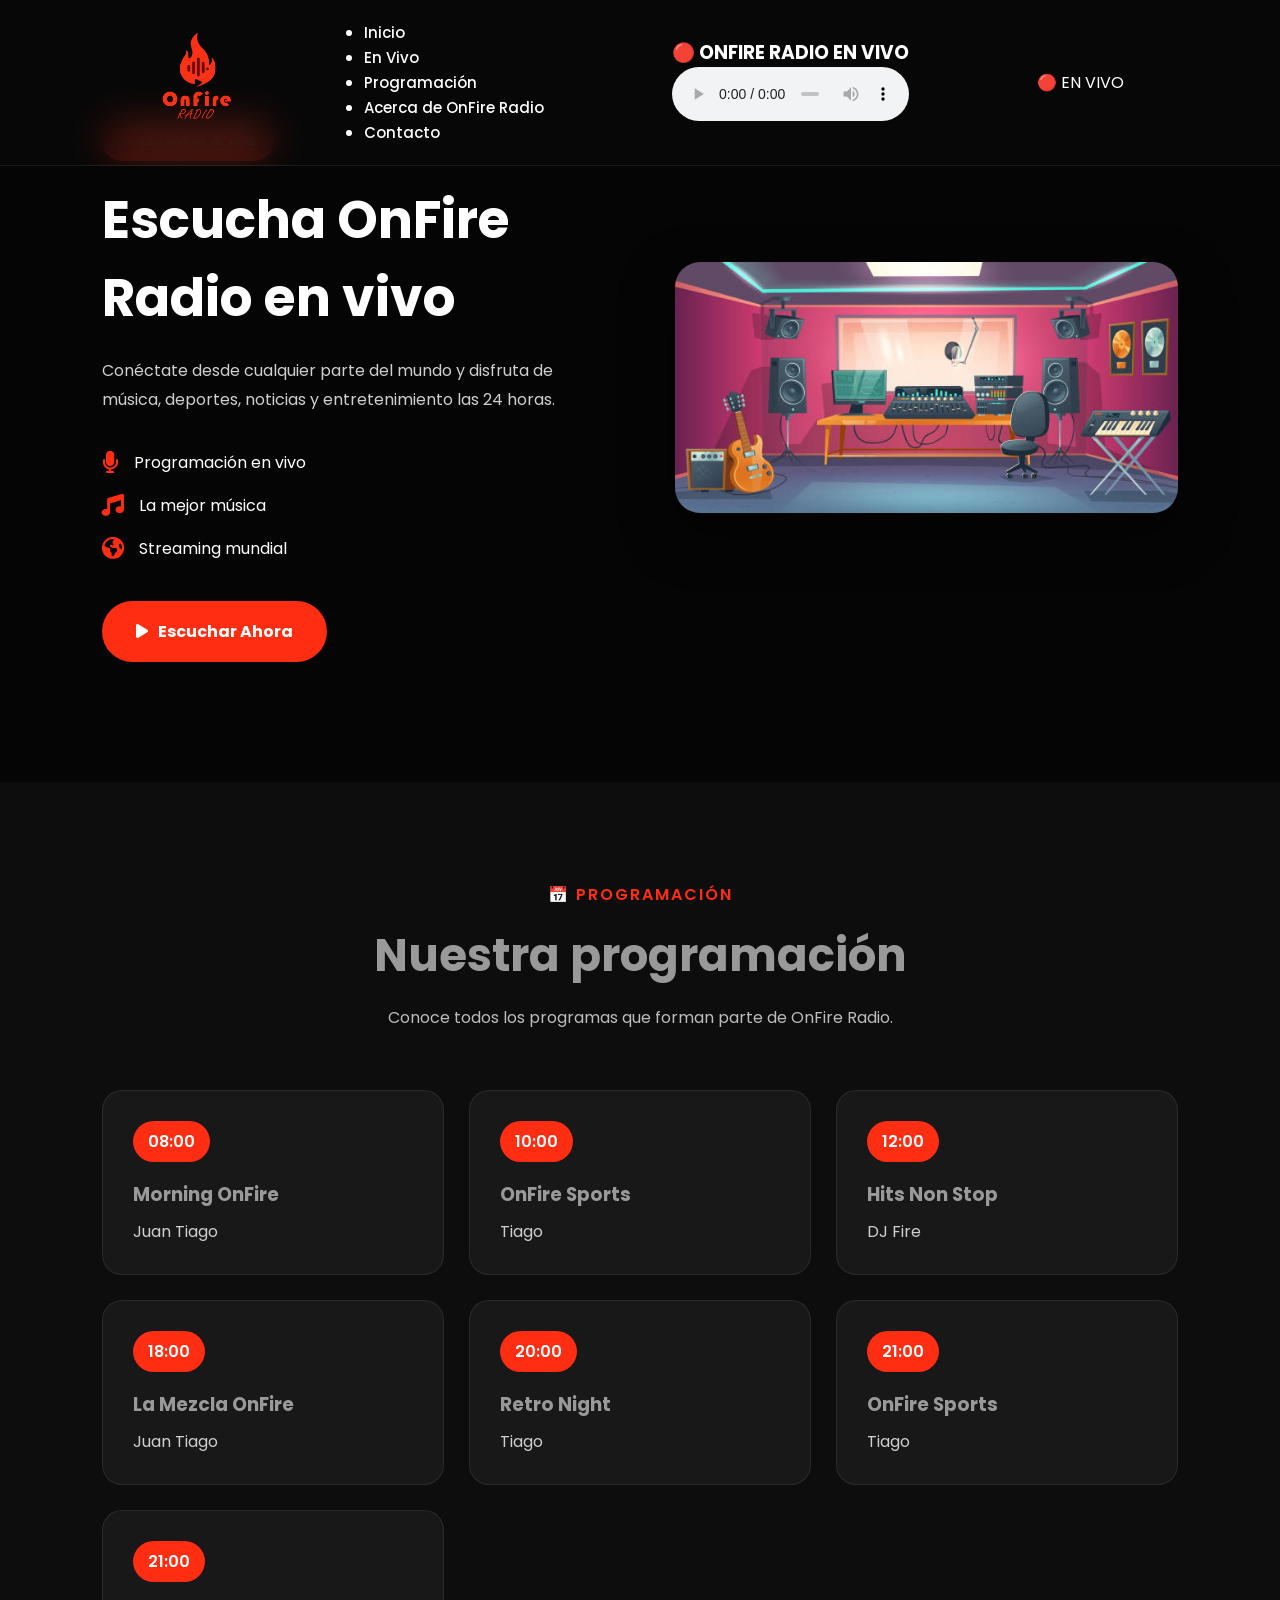
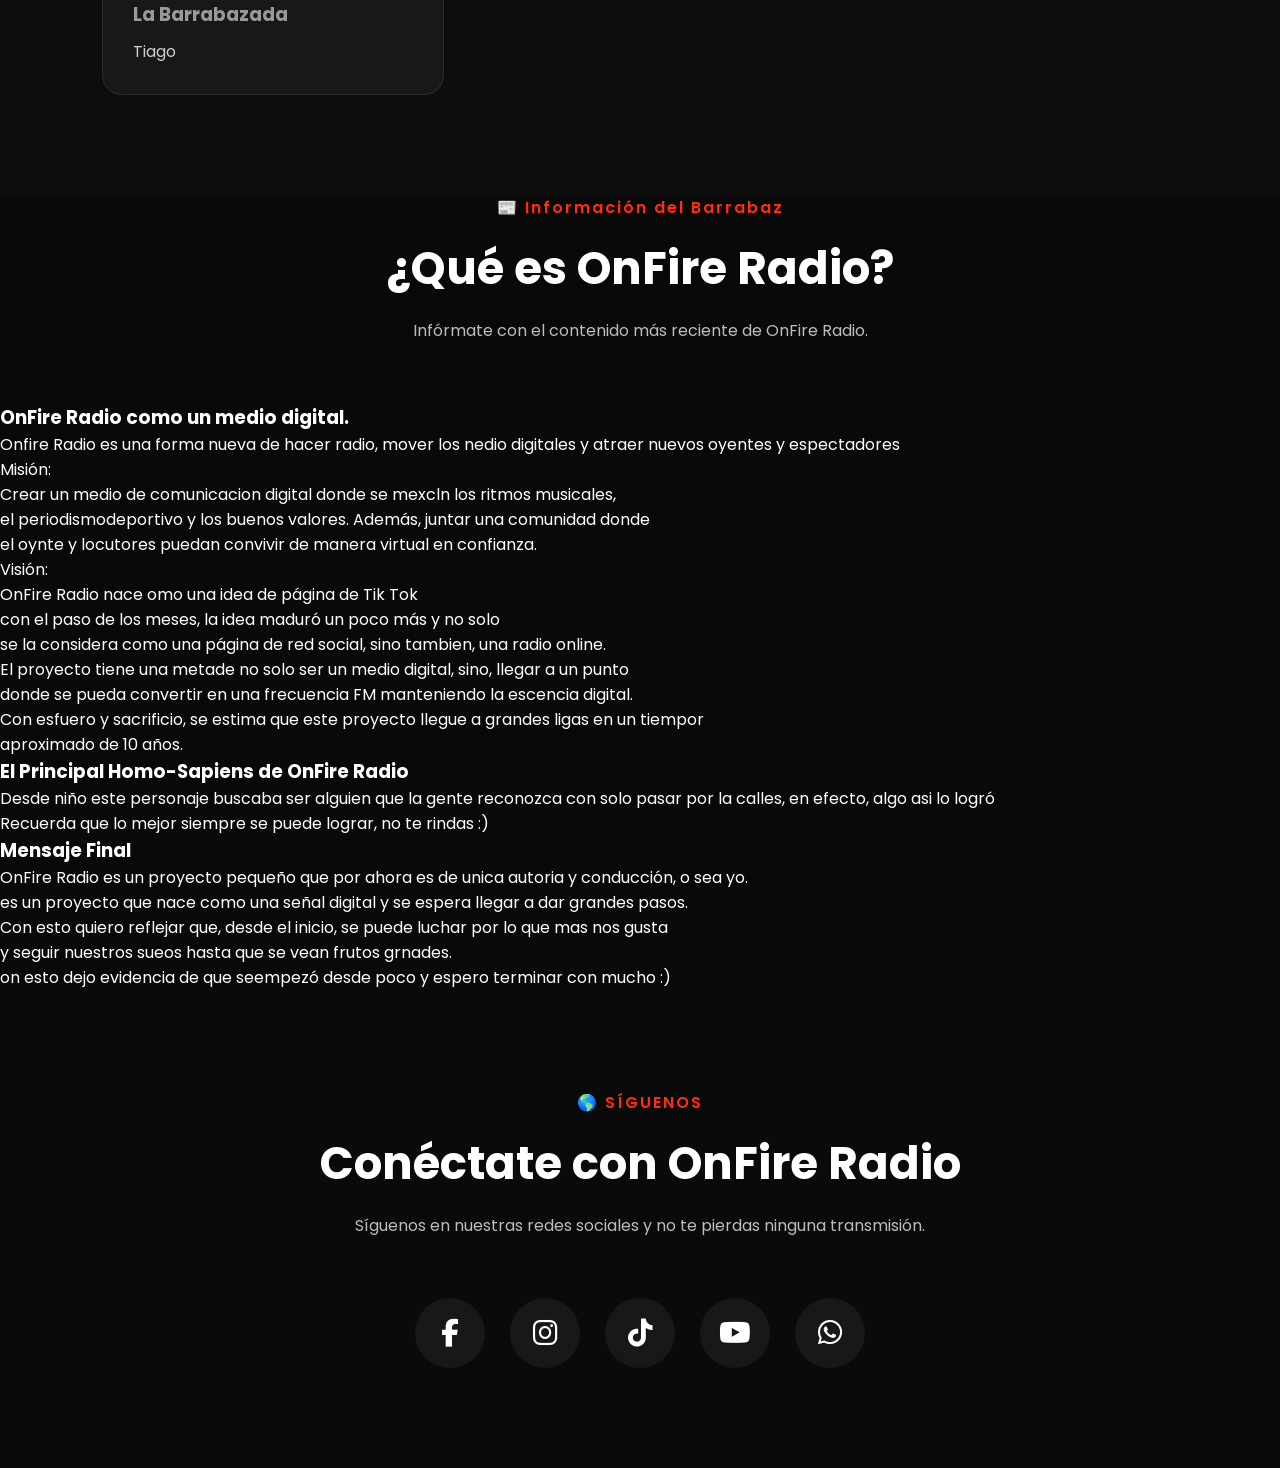
==== commit 281620cb: "Add files via upload" ====
--- a/index.html
+++ b/index.html
@@ -57,9 +57,19 @@
 
         </nav>
 
-        <<a href="https://www.tiktok.com/@juan_tiago_" target="_blank" class="listen-btn">
-
-    <i class="fa-solid fa-play"></i>
+        <div class="radio-player">
+
+    <h3>🔴 ONFIRE RADIO EN VIVO</h3>
+
+    <audio controls style="width:100%;">
+
+        <source src="onfireradios.radio12345.com" type="audio/mpeg">
+
+        Tu navegador no soporta el reproductor.
+
+    </audio>
+
+</div>
 
             🔴 EN VIVO
 
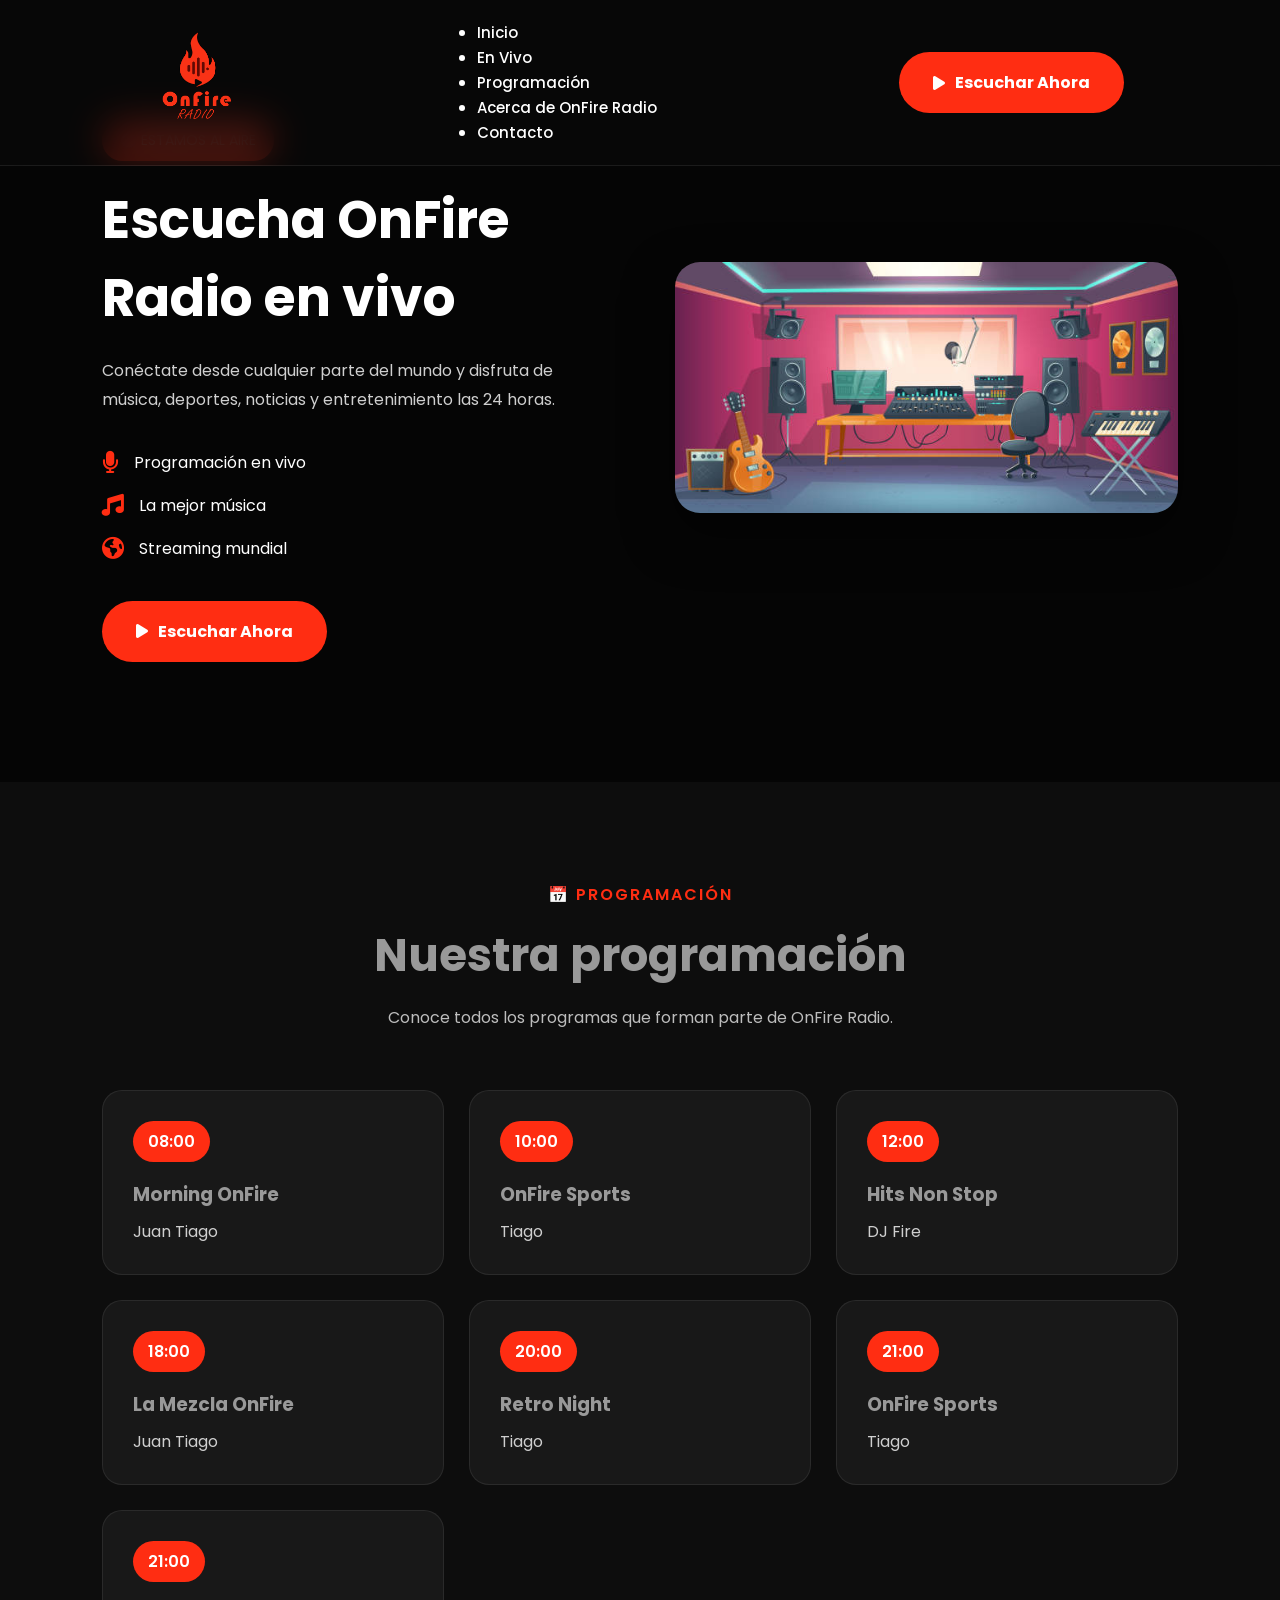
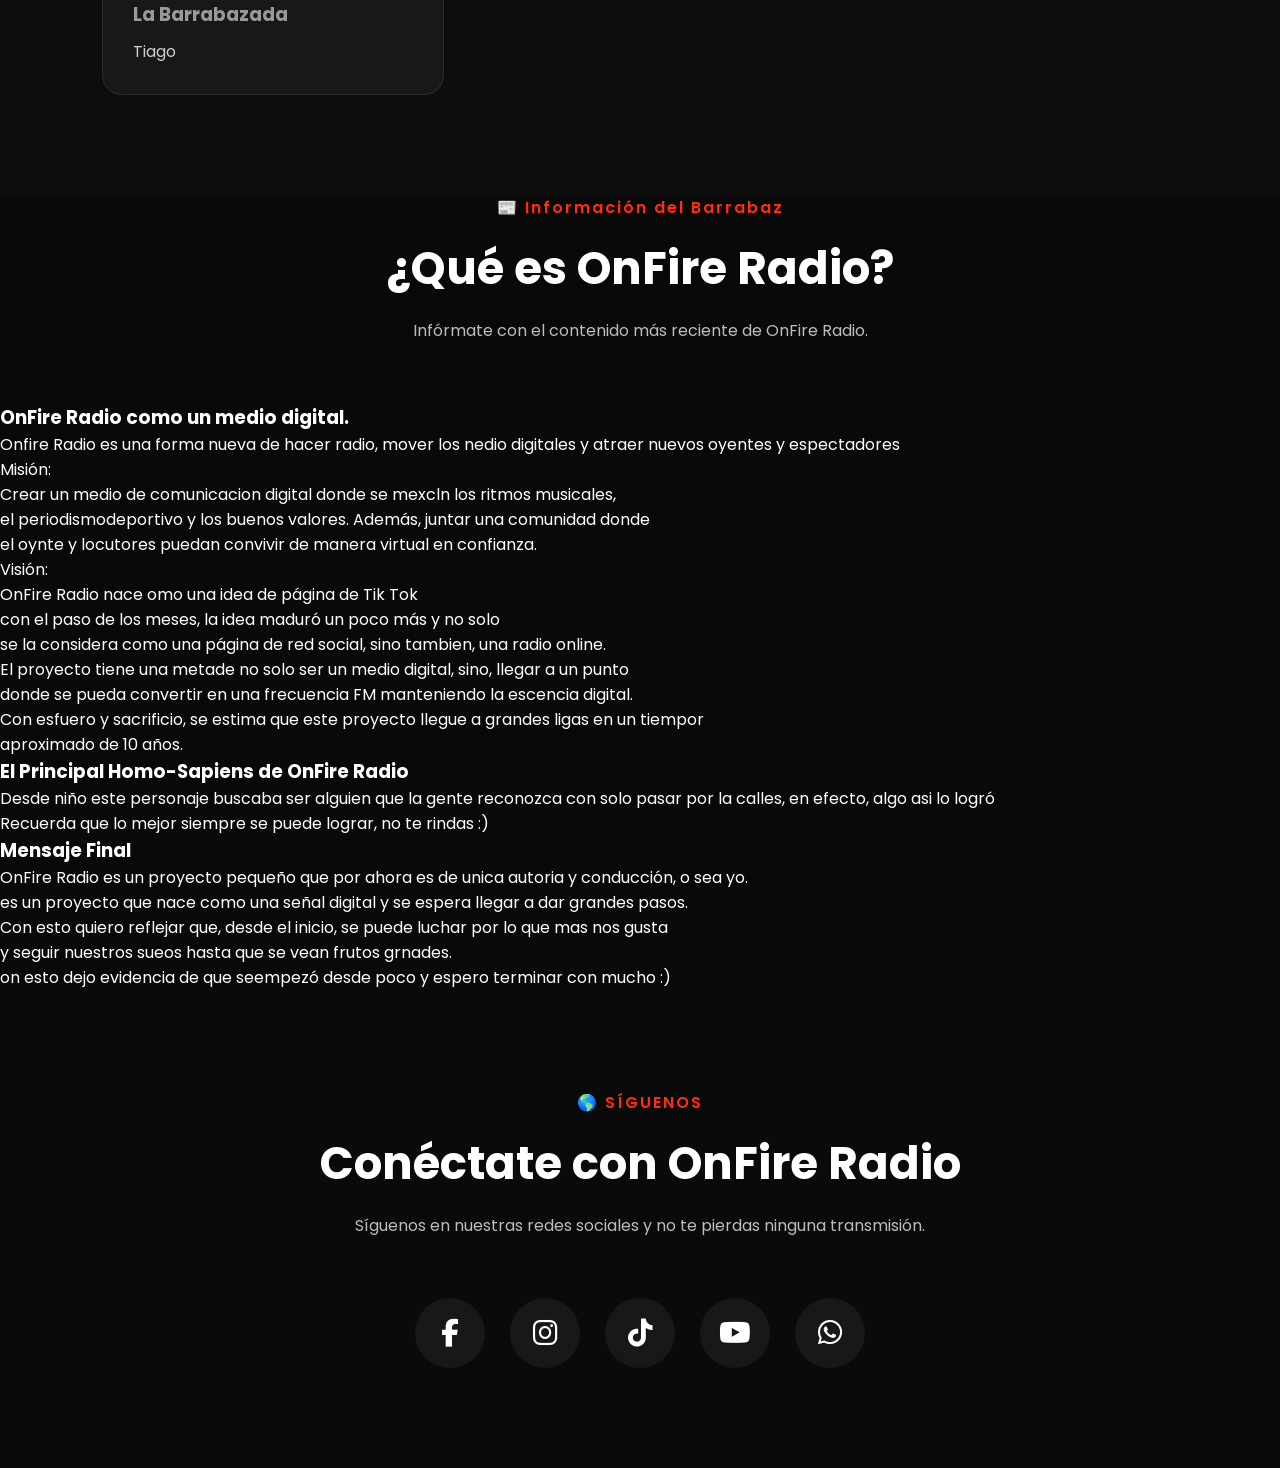
==== commit 475978d4: "Add files via upload" ====
--- a/index.html
+++ b/index.html
@@ -55,28 +55,16 @@
     <li><a href="#contacto">Contacto</a></li>
 </ul>
 
-        </nav>
-
-        <div class="radio-player">
-
-    <h3>🔴 ONFIRE RADIO EN VIVO</h3>
-
-    <audio controls style="width:100%;">
-
-        <source src="onfireradios.radio12345.com" type="audio/mpeg">
-
-        Tu navegador no soporta el reproductor.
-
-    </audio>
-
-</div>
-
-            🔴 EN VIVO
-
-        </a>
-
-    </div>
-
+        <a href="https://onfireradios.radio12345.com/"
+   class="listen-btn"
+   target="_blank"
+   rel="noopener noreferrer">
+
+    <i class="fa-solid fa-play"></i>
+
+    Escuchar Ahora
+
+</a>
 </header>
 <!--=========================================
  HERO
--- a/css/style.css
+++ b/css/style.css
@@ -1294,4 +1294,35 @@
 
     }
 
+}
+.radio-player{
+
+    background:#111;
+
+    border-radius:15px;
+
+    padding:20px;
+
+    margin-top:25px;
+
+    border:2px solid #ff2b2b;
+
+    text-align:center;
+
+    box-shadow:0 0 20px rgba(255,0,0,.3);
+
+}
+
+.radio-player h3{
+
+    color:#fff;
+
+    margin-bottom:15px;
+
+}
+
+.radio-player audio{
+
+    width:100%;
+
 }
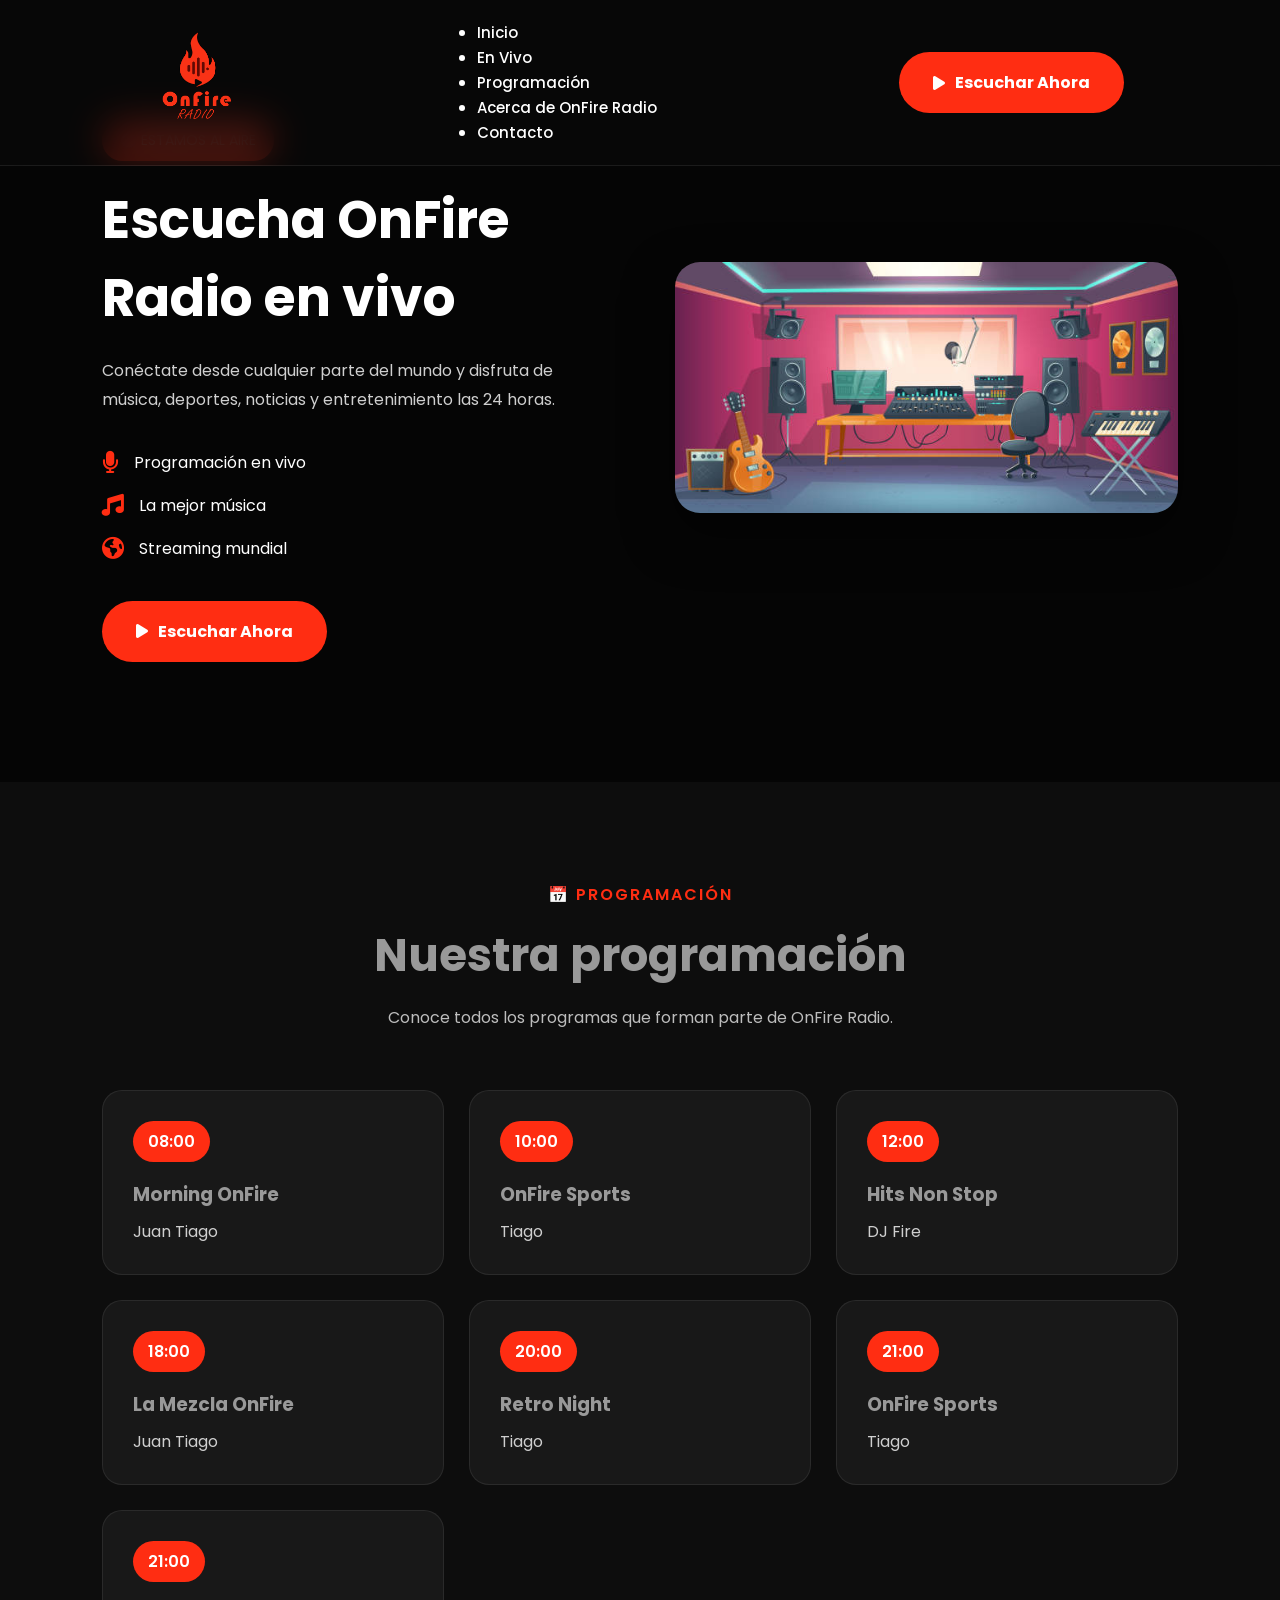
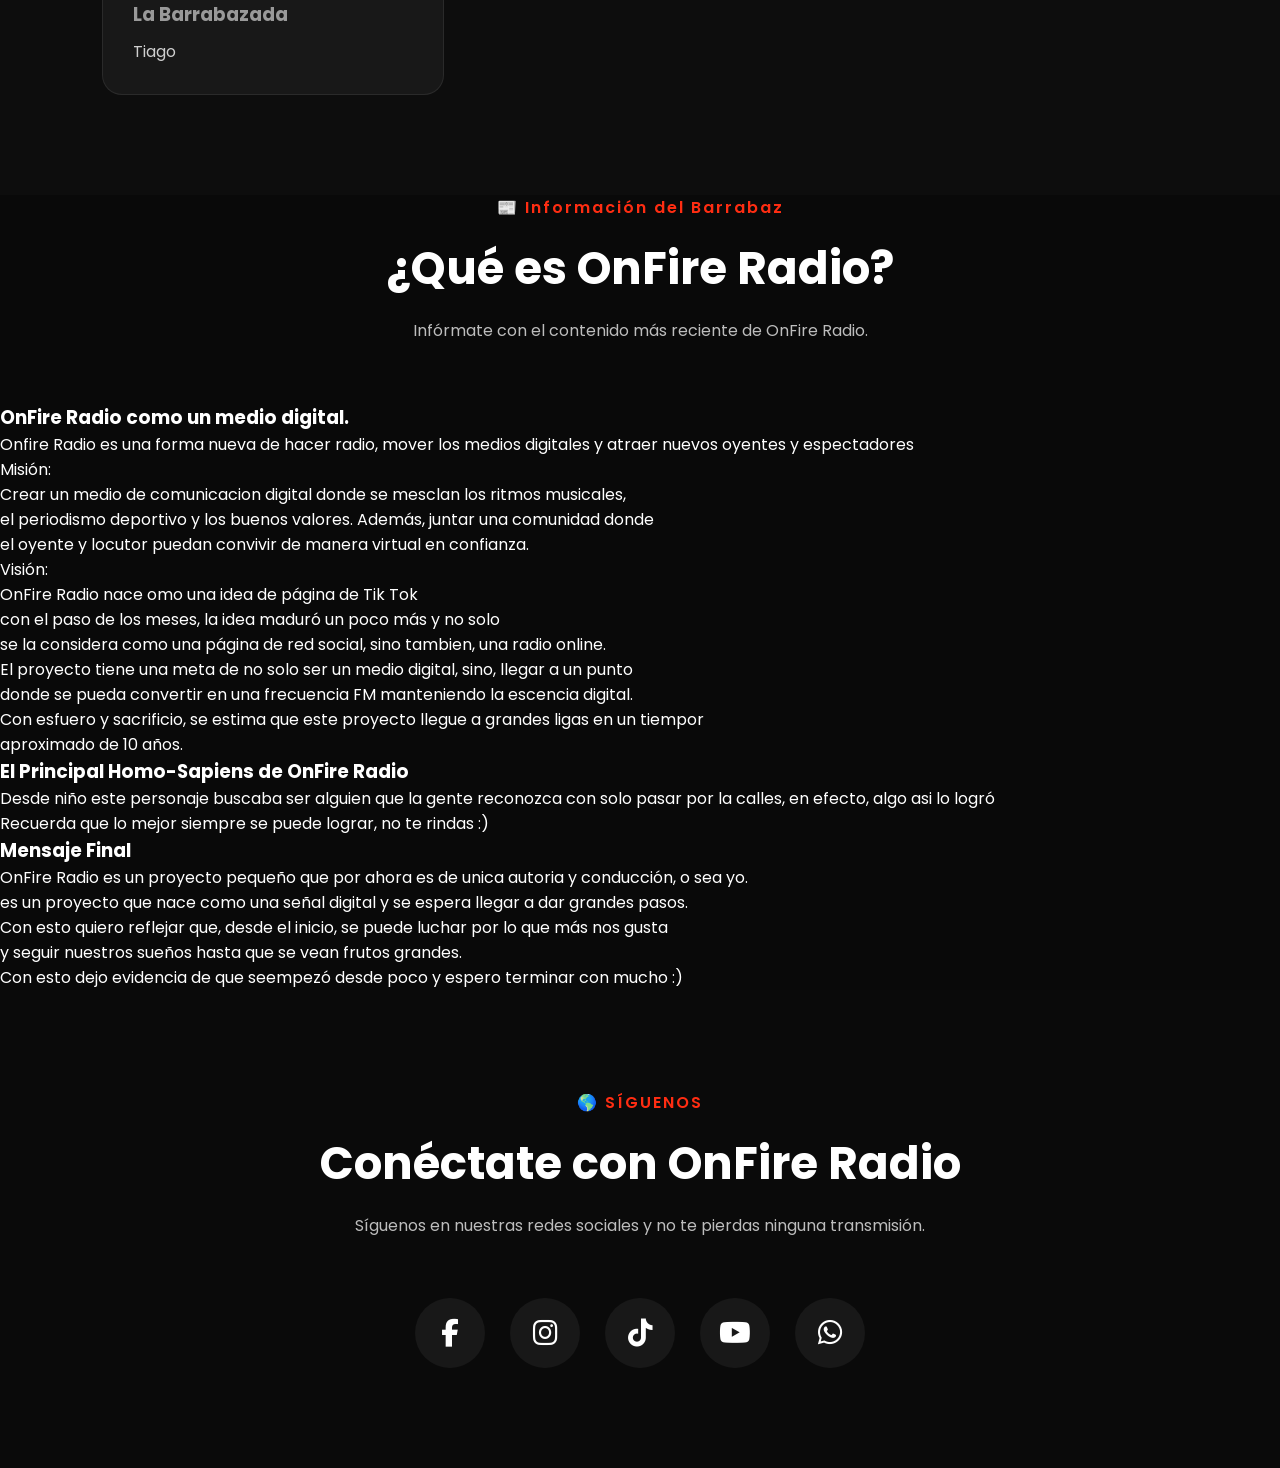
==== commit 5f481a7e: "Add files via upload" ====
--- a/index.html
+++ b/index.html
@@ -63,6 +63,7 @@
     <i class="fa-solid fa-play"></i>
 
     Escuchar Ahora
+    
 
 </a>
 </header>
@@ -77,6 +78,7 @@
 <section id="envivo" class="live-section">
 
     <div class="live-container">
+        
 
         <div class="live-info">
 
@@ -121,13 +123,17 @@
 
             </div>
 
-            <a href="#" class="listen-btn">
-
-                <i class="fa-solid fa-play"></i>
-
-                Escuchar Ahora
-
-            </a>
+                <a href="https://onfireradios.radio12345.com/"
+   class="listen-btn"
+   target="_blank"
+   rel="noopener noreferrer">
+
+    <i class="fa-solid fa-play"></i>
+
+    Escuchar Ahora
+    
+
+</a>
 
         </div>
 
@@ -235,17 +241,17 @@
 
                 <h3>OnFire Radio como un medio digital.</h3>
 
-                <p>Onfire Radio es una forma nueva de hacer radio, mover los nedio digitales y atraer nuevos oyentes y espectadores<div class=""></div> 
+                <p>Onfire Radio es una forma nueva de hacer radio, mover los medios digitales y atraer nuevos oyentes y espectadores<div class=""></div> 
                     <div class=""></div>Misión: <div class=""></div>
-                    Crear un medio de comunicacion digital donde se mexcln los ritmos musicales,<div class=""></div> 
-                    el periodismodeportivo y los buenos valores. Además, juntar una comunidad donde<div class=""></div> 
-                    el oynte y locutores puedan convivir de manera virtual en confianza.</p> <div class=""></div>
+                    Crear un medio de comunicacion digital donde se mesclan los ritmos musicales,<div class=""></div> 
+                    el periodismo deportivo y los buenos valores. Además, juntar una comunidad donde<div class=""></div> 
+                    el oyente y locutor puedan convivir de manera virtual en confianza.</p> <div class=""></div>
                     <div class=""></div>
                     Visión: <div class=""></div>
                     OnFire Radio nace omo una idea de página de Tik Tok<div class=""></div>
                     con el paso de los meses, la idea maduró un poco más y no solo<div class=""></div>
                     se la considera como una página de red social, sino tambien, una radio online. <div class=""></div>
-                    El proyecto tiene una metade no solo ser un medio digital, sino, llegar a un punto<div class=""></div>
+                    El proyecto tiene una meta de no solo ser un medio digital, sino, llegar a un punto<div class=""></div>
                     donde se pueda convertir en una frecuencia FM manteniendo la escencia digital.<div class=""></div>
                     Con esfuero y sacrificio, se estima que este proyecto llegue a grandes ligas en un tiempor <div class=""></div>
                     aproximado de 10 años.
@@ -276,9 +282,9 @@
 
         OnFire Radio es un proyecto pequeño que por ahora es de unica autoria y conducción, o sea yo.<div class=""></div>
     es un proyecto que nace como una señal digital y se espera llegar a dar grandes pasos.<div class=""></div>
-Con esto quiero reflejar que, desde el inicio, se puede luchar por lo que mas nos gusta<div class=""></div> 
-y seguir nuestros sueos hasta que se vean frutos grnades.<div class=""></div>
-on esto dejo evidencia de que seempezó desde poco y espero terminar con mucho :)</p>
+Con esto quiero reflejar que, desde el inicio, se puede luchar por lo que más nos gusta<div class=""></div> 
+y seguir nuestros sueños hasta que se vean frutos grandes.<div class=""></div>
+Con esto dejo evidencia de que seempezó desde poco y espero terminar con mucho :)</p>
  </article>
     </div>
 
